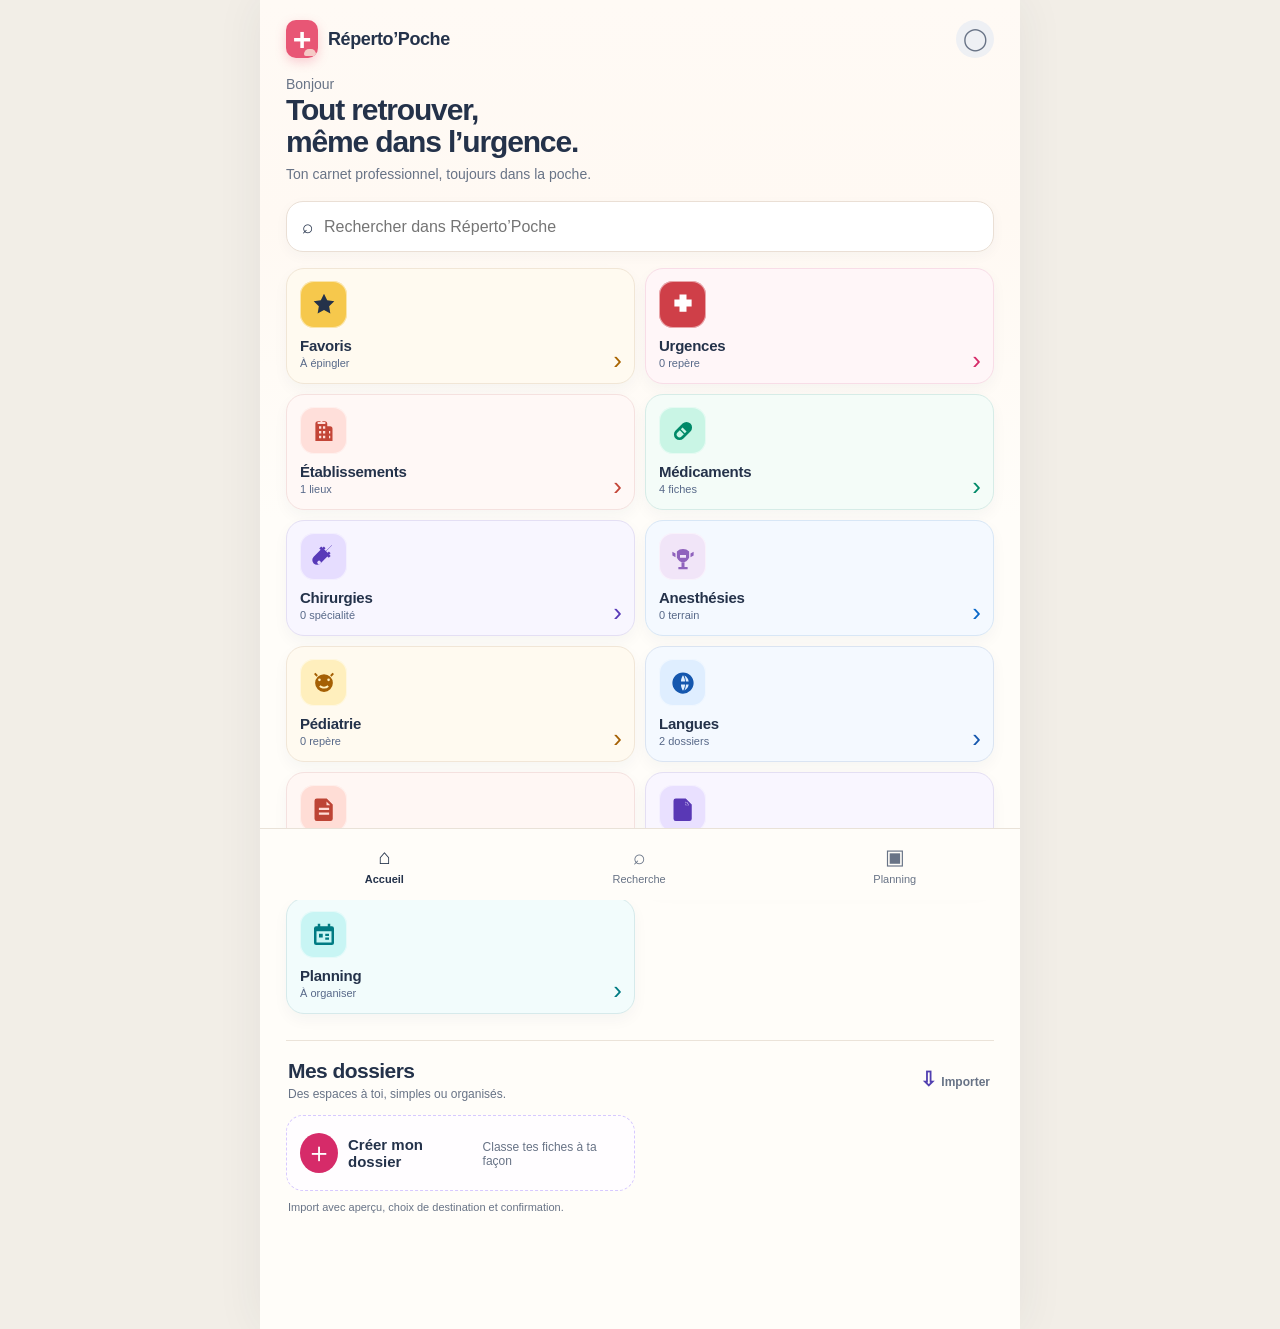
==== index.html @ c970eb26 "Add files via upload" ====
<!doctype html>
<html lang="fr">
<head>
  <meta charset="utf-8" />
  <meta http-equiv="Content-Security-Policy" content="default-src 'self'; script-src 'self'; style-src 'self' 'unsafe-inline'; img-src 'self' data: blob:; media-src 'self' blob: data:; font-src 'self' data:; connect-src 'self' blob: data:; object-src blob:; frame-src blob:; base-uri 'self'; form-action 'none'" />
  <meta name="referrer" content="no-referrer" />
  <meta name="viewport" content="width=device-width, initial-scale=1, viewport-fit=cover" />
  <meta name="theme-color" content="#24324A" />
  <meta name="apple-mobile-web-app-capable" content="yes" />
  <meta name="apple-mobile-web-app-status-bar-style" content="default" />
  <meta name="apple-mobile-web-app-title" content="Réperto’Poche" />
  <link rel="manifest" href="manifest.webmanifest?v=55.0" />
  <link rel="apple-touch-icon" href="apple-touch-icon.png?v=55.0" />
  <link rel="stylesheet" href="styles.css?v=55.0" />
  <title>Réperto’Poche</title>
</head>
<body>
  <main id="app" class="app-shell" aria-live="polite"></main>
  <div id="toast" class="toast" role="status"></div>
  <script src="app.js?v=55.0"></script>
</body>
</html>
---- styles.css ----
:root{--cream:#fff9f2;--navy:#24324a;--muted:#687386;--rasp:#e85675;--turq:#39b9b2;--lilac:#a889d8;--yellow:#f6c84c;--terra:#e77c5a;--sage:#9bbe9a;--line:#e9e2d8;--white:#fff;--shadow:0 10px 30px #24324a14}*{box-sizing:border-box}body{margin:0;background:var(--cream);color:var(--navy);font-family:-apple-system,BlinkMacSystemFont,"Avenir Next",Avenir,sans-serif;-webkit-font-smoothing:antialiased}button,input,textarea,select{font:inherit}button{cursor:pointer}.app-shell{max-width:680px;margin:0 auto;min-height:100vh;padding:calc(18px + env(safe-area-inset-top)) 18px calc(105px + env(safe-area-inset-bottom))}.top{display:flex;justify-content:space-between;align-items:center;margin-bottom:17px}.brand{display:flex;align-items:center;gap:10px;font-weight:800;font-size:19px;letter-spacing:-.4px}.logo{position:relative;width:32px;height:38px;background:var(--navy);border-radius:5px 8px 8px 5px;border-left:4px solid #f4eddf;box-shadow:inset -3px 0 #33435f}.logo:after{content:"";position:absolute;right:-5px;top:6px;width:9px;height:15px;border-radius:0 4px 4px 0;background:var(--sage)}.avatar{border:0;background:#f2e4b0;color:var(--navy);font-weight:700;width:38px;height:38px;border-radius:50%;font-size:14px}.eyebrow{color:var(--muted);font-size:14px;margin:0 0 2px}.headline{font-size:29px;letter-spacing:-1px;margin:0 0 6px;line-height:1.1}.sub{color:var(--muted);font-size:15px;margin:0 0 20px}.search{display:flex;gap:9px;align-items:center;background:white;border:1px solid var(--line);border-radius:15px;padding:13px 14px;box-shadow:0 3px 12px #24324a08;margin:0 0 17px}.search input{background:transparent;border:0;outline:0;width:100%;color:var(--navy);font-size:16px}.search span{font-size:19px}.grid{display:grid;grid-template-columns:1fr 1fr;gap:12px}.folder{border:1px solid #eee8e1;text-align:left;position:relative;display:flex;align-items:center;gap:14px;min-height:104px;padding:13px 38px 13px 13px;background:var(--white);border-radius:17px;box-shadow:0 7px 18px #24324a0c;overflow:hidden;color:var(--navy)}.folder:before{display:none}.folder .icon{display:grid;place-items:center;flex:0 0 62px;width:62px;height:62px;border-radius:15px;background:var(--icon-bg);color:var(--accent);margin:0}.folder .icon svg{width:39px;height:39px;fill:none;stroke:currentColor;stroke-width:2.2;stroke-linecap:round;stroke-linejoin:round}.folder-copy{min-width:0}.folder h2{font-size:17px;margin:0 0 4px;line-height:1.12}.folder p{margin:0;color:#586989;font-size:12px;line-height:1.25}.folder-chevron{position:absolute;right:15px;top:50%;transform:translateY(-52%);font-size:34px;font-weight:300;color:#596a93}.favorites{--accent:#a96400;--icon-bg:#fff0c3}.emergencies{--accent:#d3215c;--icon-bg:#ffd9e7}.est{--accent:#bf3f35;--icon-bg:#ffdcd5}.med{--accent:#008663;--icon-bg:#c9f5e5}.surgery{--accent:#5939bd;--icon-bg:#e5ddff}.anesthesia{--accent:#0966c7;--icon-bg:#d3ebff}.pediatrics{--accent:#a96400;--icon-bg:#fff0bd}.lang{--accent:#135bb6;--icon-bg:#dcedff}.docs{--accent:#bc4235;--icon-bg:#ffd9d1}.notes{--accent:#5939bd;--icon-bg:#e9e1ff}.plan{--accent:#00777f;--icon-bg:#c7f5f5}.section-head{display:flex;align-items:center;gap:13px;margin:2px 0 16px}.back{border:0;background:white;color:var(--navy);box-shadow:var(--shadow);border-radius:12px;width:42px;height:42px;font-size:24px}.section-head h1{font-size:27px;letter-spacing:-.8px;margin:0}.section-head p{margin:2px 0 0;color:var(--muted);font-size:14px}.helper{font-size:13px;line-height:1.35;color:var(--muted);margin:-4px 2px 15px}.filter{border:1px solid #f4b6c5;background:#fff4f6;color:#a12645;border-radius:99px;padding:9px 13px;font-size:14px;font-weight:650;margin:-4px 0 16px}.list{display:grid;gap:11px}.item,.contact-card{border:0;background:white;width:100%;padding:14px;text-align:left;border-radius:17px;box-shadow:var(--shadow);display:flex;align-items:center;gap:13px;color:var(--navy)}.item-icon{width:43px;height:43px;flex:0 0 43px;display:grid;place-items:center;border-radius:14px;font-size:20px}.med-icon{background:#fff0f3;color:#c43a5c}.est-icon{background:#e8f8f6;color:#198a84}.item-main{min-width:0;flex:1}.item h2,.contact-card h2{font-size:17px;margin:0 0 4px}.item p,.contact-card p{font-size:13px;color:var(--muted);margin:0;line-height:1.35}.paperclip{font-size:12px;color:#47774b;background:#edf6ec;padding:5px 7px;border-radius:8px;white-space:nowrap}.chev{font-size:19px;color:#9ca5b3}.detail-card{background:#fff;border-radius:19px;box-shadow:var(--shadow);padding:18px;margin-bottom:13px}.detail-card h2{margin:0 0 9px;font-size:19px}.detail-card p{color:#49566b;font-size:15px;line-height:1.45;margin:0}.multiline{white-space:pre-wrap;overflow-wrap:anywhere}.tag{display:inline-block;padding:6px 9px;border-radius:9px;font-size:13px;font-weight:650;margin:0 4px 12px 0}.med-tag{background:#fff0f3;color:#a12645}.soft-tag{background:#edf6ec;color:#47774b}.place-summary{display:flex;gap:12px;align-items:flex-start;background:#eaf9f7;border:1px solid #c8ece8;padding:15px;border-radius:18px;margin-bottom:18px}.place-summary strong{font-size:16px}.place-summary p{font-size:14px;color:#496e6a;line-height:1.35;margin:4px 0 0}.subsection-head{display:flex;align-items:center;justify-content:space-between;margin:10px 1px 11px}.subsection-head h2{font-size:20px;margin:0}.subsection-head p{font-size:13px;color:var(--muted);margin:3px 0 0}.small-add{border:0;width:37px;height:37px;border-radius:12px;background:var(--navy);color:white;font-size:25px;line-height:1}.contacts{gap:9px}.contact-card{padding:13px}.contact-letter{width:35px;height:35px;border-radius:11px;display:grid;place-items:center;flex:0 0 35px;background:#e8f8f6;color:#198a84;font-weight:800}.mini-edit{border:0;background:#f2f0eb;color:var(--navy);width:32px;height:32px;border-radius:10px}.primary{width:100%;border:0;border-radius:13px;background:var(--navy);color:white;padding:14px;margin-top:10px;font:700 16px inherit}.secondary{margin-top:16px;background:#fff;border:1px solid var(--navy);color:var(--navy)}.planning-card{background:white;border-radius:21px;box-shadow:var(--shadow);padding:14px;margin-bottom:13px}.calendar-head{display:flex;align-items:center;justify-content:space-between;margin-bottom:12px}.calendar-head h2{font-size:18px;margin:0;text-transform:capitalize}.month-nav{border:0;background:#f5f0e8;color:var(--navy);font-size:25px;width:34px;height:34px;border-radius:11px;line-height:1}.weekdays,.calendar-grid{display:grid;grid-template-columns:repeat(7,1fr);gap:4px}.weekdays{margin-bottom:5px}.weekdays span{text-align:center;color:var(--muted);font-size:11px;font-weight:700}.day{position:relative;min-height:42px;border:0;border-radius:10px;background:transparent;color:var(--navy);padding:5px 2px 3px;display:flex;justify-content:center;align-items:flex-start;gap:2px}.day b{font-size:13px}.day:hover,.day:focus{background:#f4eee4}.empty-day{min-height:42px}.day.has-event{background:#f3fbfa}.dot{width:6px;height:6px;border-radius:50%;display:inline-block;margin-top:20px}.dot.work,.event-type.work{background:var(--turq)}.dot.leave,.event-type.leave{background:var(--rasp)}.dot.personal,.event-type.personal{background:var(--lilac)}.legend{display:flex;gap:11px;flex-wrap:wrap;margin:3px 2px 19px}.legend span{font-size:12px;color:var(--muted);display:flex;align-items:center;gap:5px}.legend .dot{margin:0;width:8px;height:8px}.event-date{width:42px;height:45px;border-radius:12px;background:#f4eee4;display:grid;place-items:center;line-height:1;padding:6px;flex:0 0 42px}.event-date b{font-size:16px}.event-date small{font-size:9px;color:var(--muted);font-weight:700}.event-type{width:9px;height:34px;border-radius:99px;flex:0 0 9px}.time-fields{display:grid;grid-template-columns:1fr 1fr;gap:10px}.fab{position:fixed;z-index:4;right:max(20px,calc((100vw - 680px)/2 + 20px));bottom:82px;border:0;background:var(--navy);color:white;width:54px;height:54px;border-radius:50%;font-size:31px;line-height:1;box-shadow:0 8px 18px #24324a55}.nav{position:fixed;z-index:3;bottom:0;left:0;right:0;margin:auto;max-width:680px;background:#fffdf9;border-top:1px solid var(--line);height:calc(72px + env(safe-area-inset-bottom));padding-bottom:env(safe-area-inset-bottom);display:flex;align-items:center;justify-content:space-around}.nav button{border:0;background:transparent;color:var(--muted);font-size:11px;display:grid;justify-items:center;gap:4px;min-width:53px}.nav button span{font-size:21px}.nav button.active{color:var(--navy);font-weight:750}.modal{position:fixed;inset:0;background:#24324a5c;z-index:10;padding:18px;display:grid;align-items:end}.sheet{background:var(--cream);border-radius:24px 24px 0 0;padding:20px;max-height:86vh;overflow:auto}.sheet-top{display:flex;justify-content:space-between;align-items:center}.close{border:0;background:white;border-radius:50%;width:34px;height:34px;font-size:20px}.sheet h2{margin:3px 0 16px;font-size:24px}.field{display:grid;gap:6px;margin:11px 0}.field label{font-weight:700;font-size:14px}.field input,.field textarea,.field select{border:1px solid var(--line);background:#fff;border-radius:12px;padding:12px;font:inherit;color:var(--navy);min-width:0}.field textarea{min-height:80px;resize:vertical}.menu-modal{align-items:end}.quick-sheet{padding-bottom:calc(20px + env(safe-area-inset-bottom))}.add-choice{width:100%;border:0;background:#fff;border-radius:15px;box-shadow:0 4px 14px #24324a0d;margin:9px 0;padding:13px;display:flex;align-items:center;gap:12px;text-align:left;color:var(--navy)}.add-choice>span:last-child{display:grid;gap:3px}.add-choice small{font-size:13px;color:var(--muted)}.danger-choice{color:#a12645;background:#fff0f3}.holdable{outline:none;-webkit-touch-callout:none;user-select:none}.holdable:focus-visible{outline:3px solid var(--turq);outline-offset:3px}.resource-folder{width:100%;position:relative}.resource-folder>.holdable{width:100%;border:0;background:transparent;text-align:left;color:var(--navy);position:relative;padding:0 52px 0 0;cursor:pointer}.resource-folder .chev{position:absolute;right:18px;top:50%;transform:translateY(-50%)}.resource-folder>.holdable:active{transform:scale(.99)}.plan-badge,.est-badge,.med-badge{width:42px;height:42px;border-radius:13px;display:grid;place-items:center;font-size:20px}.plan-badge{background:#edf6ec;color:#47774b}.est-badge{background:#e8f8f6;color:#198a84}.med-badge{background:#fff0f3;color:#c43a5c}.search-results>h2{font-size:18px;margin:20px 0 9px}.empty{color:var(--muted);text-align:center;padding:35px 15px}.toast{position:fixed;z-index:20;left:50%;transform:translateX(-50%);bottom:96px;opacity:0;pointer-events:none;background:var(--navy);color:white;padding:11px 14px;border-radius:12px;transition:.2s;box-shadow:var(--shadow);white-space:nowrap}.toast.show{opacity:1}.day-dots{display:flex;gap:2px;position:absolute;bottom:5px;left:50%;transform:translateX(-50%)}.day .dot{margin:0;width:5px;height:5px}.day.today b{display:grid;place-items:center;background:var(--navy);color:#fff;border-radius:50%;width:22px;height:22px;margin-top:-2px}.day.selected{background:#dff4f1;box-shadow:inset 0 0 0 2px var(--turq)}.today-button{display:block;border:0;background:#edf6ec;color:#47774b;font-weight:750;border-radius:10px;padding:8px 12px;margin:12px auto 0}.day-agenda{border-top:1px solid var(--line);padding-top:4px}.planning-summary{display:flex;align-items:center;gap:12px;background:#edf6ec;border:1px solid #d4ead2;border-radius:17px;padding:13px 14px;margin:17px 0}.planning-summary .summary-icon{display:grid;place-items:center;width:38px;height:38px;background:#d9edd7;color:#47774b;border-radius:12px;font-size:21px}.planning-summary strong{font-size:15px}.planning-summary p{margin:3px 0 0;color:#547052;font-size:13px}.event-range{display:block;margin-top:4px;color:#687386;font-size:11px;font-weight:700}.date-fields{display:grid;grid-template-columns:1fr 1fr;gap:10px}.sheet-intro{background:#edf6ec;color:#47774b;padding:10px 12px;border-radius:12px;font-size:13px;line-height:1.35;margin:0 0 13px}@media(min-width:760px){body{background:#f2eee7}.app-shell{background:var(--cream);box-shadow:0 0 45px #24324a12}.grid{grid-template-columns:repeat(3,1fr)}.folder{min-height:155px}}@media(min-width:1000px){.app-shell{max-width:1000px;padding-left:38px;padding-right:38px}.nav{max-width:1000px}.grid{grid-template-columns:repeat(3,1fr)}.list{grid-template-columns:repeat(2,1fr)}.contacts,.event-list{grid-template-columns:1fr}.fab{right:max(28px,calc((100vw - 1000px)/2 + 28px))}}
.backup-card{display:flex;gap:13px;align-items:flex-start;background:#edf6ec;border:1px solid #cfe6cd}.backup-card h2{font-size:18px;margin:0 0 6px}.backup-card p{margin:0}.backup-icon,.backup-action-icon{display:grid;place-items:center;flex:0 0 auto;font-weight:800}.backup-icon{width:42px;height:42px;border-radius:14px;background:#d5ecd1;color:#47774b;font-size:22px}.backup-actions{display:grid;gap:11px;margin-top:15px}.backup-action{width:100%;border:0;border-radius:17px;background:#fff;color:var(--navy);box-shadow:var(--shadow);padding:15px;text-align:left;display:flex;align-items:center;gap:13px}.backup-action.restore{background:#fffaf0}.backup-action-icon{width:40px;height:40px;border-radius:13px;background:#e7f4e5;color:#47774b;font-size:23px}.backup-action.restore .backup-action-icon{background:#fff0d1;color:#a06b00}.backup-action strong,.backup-action small{display:block}.backup-action strong{font-size:16px;margin-bottom:3px}.backup-action small{font-size:13px;color:var(--muted);line-height:1.35}.backup-note{margin-top:16px}
.surgery-icon{background:#fff0e9;color:#bf5738}.surgery-list{margin-top:4px}.legacy-surgery{width:100%;border:1px solid #f1d8cf;background:#fffaf7;color:var(--navy);border-radius:17px;padding:14px;margin-top:15px;text-align:left;display:flex;align-items:center;gap:12px}.legacy-surgery>span:first-child{display:grid;place-items:center;width:38px;height:38px;border-radius:12px;background:#fff0e9;color:#bf5738;font-size:18px}.legacy-surgery>span:nth-child(2){display:grid;gap:3px;flex:1}.legacy-surgery strong{font-size:15px}.legacy-surgery small{color:var(--muted);font-size:13px}


/* Les fiches se consultent au doigt : pas de sélection/copier accidentel sur iPhone. */
body,.app-shell,.modal,.nav,button,[role="button"]{-webkit-user-select:none;user-select:none;-webkit-touch-callout:none}
input,textarea,select{-webkit-user-select:text;user-select:text;-webkit-touch-callout:default}
[data-hold]{-webkit-touch-callout:none;touch-action:manipulation}


/* Pièces jointes : lien explicite, ouvrable dans le lecteur iPhone plutôt qu'en téléchargement forcé. */
.attachment-link{display:flex;align-items:center;justify-content:center;text-decoration:none;margin-top:12px;min-height:48px;-webkit-touch-callout:default;touch-action:manipulation}
.attachment-name{margin:8px 2px 0!important;color:var(--muted)!important;font-size:12px!important;line-height:1.3;overflow-wrap:anywhere}


/* Ressources d’un établissement : cartes ouvrables et tags facultatifs. */
.tag-filters{display:flex;gap:8px;overflow-x:auto;padding:1px 1px 12px;margin:-2px 0 1px;-webkit-overflow-scrolling:touch}.tag-filter{border:1px solid #d7e9e7;background:#fff;color:#496e6a;border-radius:999px;padding:8px 11px;font-size:13px;font-weight:700;white-space:nowrap}.tag-filter.selected{background:var(--navy);border-color:var(--navy);color:#fff}.place-resources{margin-bottom:18px}.place-resource-card{display:flex;align-items:center;gap:12px;background:#fff;color:var(--navy);text-decoration:none;border-radius:17px;padding:12px;box-shadow:var(--shadow)}.place-resource-card:active{transform:scale(.99)}.resource-preview{width:45px;height:45px;flex:0 0 45px;display:grid;place-items:center;border-radius:13px;background:#edf6ec;color:#47774b;font-size:23px;font-weight:800}.resource-preview.photo-preview{background:#fff1d8;color:#b36a21}.resource-main{min-width:0;display:grid;gap:3px;flex:1}.resource-main strong{font-size:16px;overflow-wrap:anywhere}.resource-main small{color:var(--muted);font-size:12px}.resource-tags{display:flex;gap:4px;flex-wrap:wrap;margin-top:2px}.resource-tag,.contact-role{display:inline-flex;width:max-content;align-items:center;border-radius:8px;padding:4px 7px;font-size:11px;font-weight:750;background:#eaf9f7;color:#237c75}.resource-tag{background:#fff0d1;color:#9a6300}.tag-picker{display:flex;flex-wrap:wrap;gap:8px}.tag-choice{position:relative}.tag-choice input{position:absolute;opacity:0;pointer-events:none}.tag-choice span{display:block;border:1px solid #d7e9e7;background:#fff;border-radius:999px;padding:8px 10px;font-size:13px;font-weight:650;color:#496e6a}.tag-choice input:checked+span{background:#eaf9f7;border-color:var(--turq);color:#14756f}.field-help{font-size:12px;line-height:1.35;color:var(--muted)}.contact-note{margin-top:4px!important}.contact-card .contact-role{margin-top:5px}

/* Identité v26 : croix médicale framboise, détails sobres et actions très visibles. */
.logo{background:var(--rasp);border:0;border-radius:10px;box-shadow:0 4px 11px #e8567544;overflow:hidden}
.logo:before{content:'+';position:absolute;inset:0;display:grid;place-items:center;color:#fff;font-size:32px;font-style:normal;font-weight:800;line-height:1;z-index:1}
.logo:after{right:2px;top:auto;bottom:2px;width:12px;height:7px;background:#f7d8d0;border-radius:8px 8px 3px 3px;opacity:.9}
.fab,.small-add{background:var(--rasp)}
.fab{box-shadow:0 8px 18px #e8567560}
.surgery-icon{background:#fff0ec;color:var(--terra)}
.surgery-intervention-item{padding:16px 15px}
.surgery-intervention-item .item-main h2{margin:0}
.surgery-general-list .detail-card{margin-bottom:0}
.surgery-interventions-head{margin-top:23px}

/* Anesthésies v27 : même structure que Chirurgies, terrain du patient en premier. */
.anesthesia:before{background:#f4eafa}.anesthesia .icon{background:#f1e5f8;color:#8f62bd}.anesthesia-icon{background:#f5ecfa;color:#8f62bd}.anesthesia-fiche-item{padding:16px 15px}.anesthesia-fiche-item .item-main h2{margin:0}.anesthesia-general-list .detail-card{margin-bottom:0}.anesthesia-fiches-head{margin-top:23px}

/* v28 — accès explicite aux repères de chirurgie précédents. */
.legacy-block{margin-top:10px}.legacy-clear{display:block;width:calc(100% - 12px);margin:8px 6px 0;border:1px solid #edb7bb;border-radius:12px;padding:12px 14px;background:#fff7f6;color:#a23d48;font:700 13px/1.2 inherit;text-align:left}.legacy-clear-page{width:100%;margin:16px 0}.legacy-entry{display:flex;gap:12px;align-items:flex-start}.legacy-entry>div{flex:1;min-width:0}.inline-delete{flex:0 0 auto;border:1px solid #edb7bb;background:#fff7f6;color:#a23d48;border-radius:10px;padding:9px 10px;font:700 12px/1 inherit}

/* v29 — aperçu des contenus dans les listes de dossiers. */
.folder-preview{color:var(--muted)!important;font-size:13px!important;font-weight:700;margin:0 0 5px!important}.folder-intro{font-size:13px!important;line-height:1.35!important;margin:0!important;display:-webkit-box;-webkit-line-clamp:2;-webkit-box-orient:vertical;overflow:hidden}


/* v32 — Médicaments : classement automatique par classe renseignée. */
.med-class-help{margin:-4px 0 12px}.med-class-filters{display:flex;gap:8px;overflow-x:auto;padding:2px 1px 13px;margin:0 -1px;-webkit-overflow-scrolling:touch}.med-class-filter{display:inline-flex;align-items:center;gap:7px;white-space:nowrap;border:1px solid #f0d2d9;background:#fff;color:#94344a;border-radius:999px;padding:8px 11px;font-size:13px;font-weight:750}.med-class-filter span{display:inline-grid;place-items:center;min-width:19px;height:19px;padding:0 5px;border-radius:99px;background:#fce9ee;color:#a83750;font-size:11px}.med-class-filter.selected{background:var(--rasp);border-color:var(--rasp);color:#fff}.med-class-filter.selected span{background:#ffffff33;color:#fff}.med-class-list{display:grid;gap:17px}.med-class-group{display:grid;gap:8px}.med-class-group>h2{font-size:17px;margin:0;letter-spacing:-.2px}.med-class-group>p{margin:-5px 0 0;color:var(--muted);font-size:12px;font-weight:650}.med-class-group .list{margin:0}


/* Rémunération — v33 */
.remuneration-card{display:flex;align-items:center;justify-content:space-between;gap:12px;margin:14px 0 18px;padding:15px;border:1px solid #e9d5cd;border-radius:18px;background:#fff6f0;box-shadow:0 5px 16px rgba(36,50,74,.05)}
.remuneration-main{display:flex;align-items:flex-start;gap:11px;min-width:0}.remuneration-main h2{margin:0 0 3px;font-size:15px;color:#24324A}.remuneration-main p{margin:0;color:#8e3d55;font-weight:800;font-size:13px}.remuneration-main small{display:block;margin-top:4px;color:#667085;font-size:11px;line-height:1.35}.pay-card-icon{display:grid;place-items:center;flex:0 0 32px;width:32px;height:32px;border-radius:11px;background:#d75976;color:#fff;font-weight:900;font-size:18px}.secondary-button{border:1px solid #d75976;background:#fff;color:#a73555;border-radius:12px;padding:8px 10px;font-weight:800;font-size:12px;white-space:nowrap}.remuneration-fields{margin:16px 0;padding:13px;border:1px solid #ead8cf;border-radius:15px;background:#fff8f4}.remuneration-fields legend{padding:0 6px;font-weight:800;color:#24324A}.remuneration-fields legend small{font-weight:500;color:#667085}.check-line{display:flex;gap:9px;align-items:flex-start;margin:13px 0 2px;color:#24324A;font-size:13px;line-height:1.35}.check-line input{width:18px;height:18px;accent-color:#d75976}.event-pay{display:block;margin-top:4px;color:#a73555;font-size:11px;font-weight:800}.planning-summary .summary-icon{font-weight:900;color:#d75976}

/* Accès direct à la modification d'une garde — v34 */
.event-wrap{position:relative}.event-wrap .event-item{padding-right:92px}.event-edit{position:absolute;right:31px;top:50%;transform:translateY(-50%);border:1px solid #d75976;border-radius:10px;background:#fff;color:#a73555;padding:7px 8px;font:800 11px/1 system-ui,sans-serif}.event-edit:active{background:#fff1f4}


/* v37 — Profil local, sans compte. */
.avatar.neutral{background:#eef0f4;color:#687386;font-size:22px;font-weight:500}.avatar.has-name{background:#f2e4b0;color:var(--navy)}
.profile-identity{display:flex;align-items:center;gap:14px;margin:4px 0 16px;padding:16px;background:#fff;border:1px solid var(--line);border-radius:18px;box-shadow:var(--shadow)}.profile-avatar{display:grid;place-items:center;width:58px;height:58px;flex:0 0 58px;border-radius:50%;background:#f2e4b0;color:var(--navy);font-size:23px;font-weight:800}.profile-avatar.neutral{background:#eef0f4;color:#687386;font-size:30px;font-weight:500}.profile-identity h2,.profile-data h2,.profile-help h2{margin:0 0 4px;font-size:18px}.profile-identity p{margin:0;color:var(--muted);font-size:13px;line-height:1.35}.profile-form{display:grid;gap:10px;margin-bottom:23px}.profile-form .field{display:grid;gap:7px;color:var(--navy);font-weight:750;font-size:14px}.profile-form input{width:100%;border:1px solid var(--line);border-radius:14px;background:#fff;color:var(--navy);padding:13px 14px;outline:none;font-size:16px}.profile-form input:focus{border-color:var(--rasp);box-shadow:0 0 0 3px #e8567522}.profile-save{border:0;border-radius:14px;background:var(--rasp);color:#fff;min-height:48px;font-weight:800;font-size:16px;box-shadow:0 8px 18px #e8567540}.profile-data{margin-top:2px}.profile-local-note{display:flex;gap:10px;align-items:flex-start;margin:9px 0 13px;padding:13px;background:#eef6fb;border:1px solid #d6e7f1;border-radius:15px}.profile-local-note>span{display:grid;place-items:center;width:28px;height:28px;flex:0 0 28px;border-radius:9px;background:#dceefa;color:#3f7193;font-size:19px;font-weight:800}.profile-local-note p{margin:0;color:#49606f;font-size:13px;line-height:1.38}.profile-local-note strong{color:var(--navy)}.profile-help{margin:24px 0 0;padding:15px 2px;color:var(--muted)}.profile-help p{margin:0 0 4px;font-size:14px}.profile-help small{font-size:12px}

/* v43 — favoris */
.folder.favorites{background:linear-gradient(135deg,#fff0b6,#fff8dc)}.folder.favorites .icon{background:#f6c84c;color:#24324a}.folder.emergencies{background:linear-gradient(135deg,#ffe3e6,#fff3f3)}.folder.emergencies .icon{background:#cf3f48;color:#fff}.detail-actions{display:flex;align-items:center;gap:8px;margin:-4px 0 10px}.favorite-toggle{border:1px solid #eadcaa;background:#fff9e9;color:#b28200;width:38px;height:34px;border-radius:11px;font-size:20px;line-height:1}.favorite-toggle.active{background:#fff0b6;border-color:#e5bd39}.favorites-list .item{position:relative}.attachment-name{overflow-wrap:anywhere}

.card-title-row{display:flex;align-items:flex-start;justify-content:space-between;gap:8px}.card-title-row h2{margin:0}.resource-card-wrap{position:relative;display:flex;align-items:center;gap:8px}.resource-card-wrap .place-resource-card{flex:1}.contact-card{position:relative}.contact-card>.favorite-toggle{position:absolute;right:10px;top:10px;z-index:2}.resource-card-wrap>.favorite-toggle{flex:0 0 38px}


/* v44 — Compteur de rémunération en direct */
.live-pay-card{margin:12px 0 14px;padding:16px;border:1px solid #efcbd5;border-radius:19px;background:linear-gradient(135deg,#fff6f0 0%,#fff9e9 100%);box-shadow:0 8px 19px rgba(167,53,85,.08)}
.live-pay-top{display:flex;align-items:center;gap:9px}.live-pay-top>div{min-width:0;flex:1}.live-pay-top p{margin:0 0 2px;color:#a73555;font-size:12px;font-weight:850;text-transform:uppercase;letter-spacing:.04em}.live-pay-top h2{margin:0;color:#24324a;font-size:17px;line-height:1.2}.live-pay-top small{display:block;overflow:hidden;margin-top:3px;color:#667085;font-size:12px;text-overflow:ellipsis;white-space:nowrap}.live-pay-pulse{width:9px;height:9px;border-radius:50%;background:#42ae8a;box-shadow:0 0 0 5px #42ae8a22;animation:livePulse 1.8s ease-in-out infinite}.live-pay-icon{display:grid;place-items:center;width:37px;height:37px;border-radius:13px;background:#d75976;color:#fff;font-size:20px;font-weight:900}.live-pay-amount{display:flex;align-items:baseline;justify-content:space-between;gap:8px;margin:16px 0 10px}.live-pay-amount span{color:#667085;font-size:13px;font-weight:750}.live-pay-amount strong{color:#a73555;font-size:27px;letter-spacing:-.04em}.live-pay-progress{height:8px;overflow:hidden;border-radius:999px;background:#eddde0}.live-pay-progress i{display:block;height:100%;border-radius:inherit;background:linear-gradient(90deg,#e85675,#d99158);transition:width .5s ease}.live-pay-footer{display:flex;justify-content:space-between;gap:9px;margin-top:10px;color:#667085;font-size:11px;line-height:1.3}.live-pay-footer strong{color:#47774b;font-size:12px;text-align:right}.live-pay-note{margin:9px 0 0;color:#8b6f6a;font-size:11px;line-height:1.3}@keyframes livePulse{50%{box-shadow:0 0 0 8px #42ae8a11}}


/* v45 — travail effectué, versements attendus et fiche de versement */
.planning-summary{position:relative}.planning-pay-link{margin-left:auto;border:1px solid #8bb38b;background:#fff;color:#47774b;border-radius:11px;padding:8px 9px;font-size:11px;font-weight:800}.remuneration-month{display:flex;align-items:center;justify-content:space-between;margin:2px 0 14px;padding:8px 4px}.remuneration-month strong{text-transform:capitalize;font-size:15px}.pay-tabs{display:grid;grid-template-columns:1fr 1fr;margin:0 0 15px;padding:4px;background:#eee8e2;border-radius:14px}.pay-tabs button{border:0;border-radius:10px;background:transparent;color:#687386;padding:10px 6px;font-weight:800;font-size:12px}.pay-tabs button.active{background:#fff;color:#a73555;box-shadow:0 2px 6px #24324a15}.pay-hero{padding:18px;margin:0 0 16px;border-radius:20px;background:linear-gradient(135deg,#fff1f4,#fff9e9);border:1px solid #efced5}.pay-hero p{margin:0 0 3px;color:#8e3d55;font-weight:750;font-size:13px}.pay-hero strong{display:block;color:#a73555;font-size:30px;letter-spacing:-.045em}.pay-hero small{display:block;margin-top:6px;color:#697483;font-size:12px}.pay-hero.payment-total{background:linear-gradient(135deg,#edf6ec,#f7fbf4);border-color:#d4ead2}.pay-hero.payment-total p,.pay-hero.payment-total strong{color:#47774b}.pay-section{margin:20px 0}.pay-section-head{margin:0 2px 8px}.pay-section-head h2{margin:0;color:#24324a;font-size:17px}.pay-section-head p{margin:3px 0 0;color:#687386;font-size:12px}.payment-row{position:relative;display:flex;align-items:center;width:100%;gap:10px;margin:8px 0;padding:13px 34px 13px 12px;border:1px solid #e5ded5;border-radius:16px;background:#fff;text-align:left;box-shadow:0 3px 10px #24324a08}.payment-row:active{background:#fff8f2}.payment-row-icon{display:grid;place-items:center;flex:0 0 33px;width:33px;height:33px;border-radius:11px;background:#f7dbe2;color:#a73555;font-size:18px;font-weight:900}.payment-row-icon.work{background:#edf1fa;color:#465b82}.payment-row-main{display:block;min-width:0;flex:1}.payment-row-main strong{display:block;overflow:hidden;color:#24324a;font-size:14px;text-overflow:ellipsis;white-space:nowrap}.payment-row-main small{display:block;overflow:hidden;margin-top:3px;color:#687386;font-size:11px;text-overflow:ellipsis;white-space:nowrap}.payment-row-main .payment-date{color:#8a6d68}.payment-row-end{display:grid;gap:4px;justify-items:end}.payment-row-end>b{color:#24324a;font-size:13px;white-space:nowrap}.payment-status{display:inline-block;border-radius:999px;padding:3px 6px;font-style:normal;font-size:9px;font-weight:850;white-space:nowrap}.payment-status.to-confirm{background:#fff0cf;color:#986f00}.payment-status.expected{background:#e2f1e0;color:#47774b}.payment-status.received{background:#e2edf8;color:#3f7193}.payment-row>.chev{position:absolute;right:11px;top:50%;transform:translateY(-50%);color:#8c96a4}.confirm-section{padding-top:2px}.pay-footnote{margin:20px 3px 6px;color:#8b7670;font-size:11px;line-height:1.35}.payment-sheet-summary{padding:13px;margin:0 0 13px;border:1px solid #e9d5cd;border-radius:15px;background:#fff6f0}.payment-sheet-summary strong{color:#24324a;font-size:16px}.payment-sheet-summary p{margin:3px 0;color:#667085;font-size:12px}.payment-sheet-summary small{color:#8e3d55;font-size:12px}.payment-comparison{padding:12px;margin:4px 0 13px;border:1px solid #eadfce;border-radius:14px;background:#fffdfa}.payment-comparison h3{margin:0 0 7px;color:#24324a;font-size:14px}.payment-comparison p{display:flex;justify-content:space-between;gap:8px;margin:5px 0;color:#687386;font-size:12px}.payment-comparison p b{color:#24324a}.payment-comparison .difference{padding-top:7px;margin-top:7px;border-top:1px solid #eadfce}.payment-comparison .difference b{color:#a73555}


/* v46 — règle Intérim 12 */
.payment-row-icon.interim{background:#e3edf8;color:#395f89;font-size:12px;letter-spacing:-.04em}.interim-rule-banner{display:flex;gap:11px;align-items:center;margin:-4px 0 17px;padding:12px;border:1px solid #d5e3f1;border-radius:16px;background:#f3f8fd}.interim-rule-banner>span{display:grid;place-items:center;flex:0 0 37px;width:37px;height:37px;border-radius:12px;background:#456d99;color:#fff;font-size:14px;font-weight:900}.interim-rule-banner strong{display:block;color:#274866;font-size:13px}.interim-rule-banner p{margin:3px 0 0;color:#5e7184;font-size:11px;line-height:1.35}.interim-rule-chip{display:inline-block;margin-bottom:7px;padding:4px 7px;border-radius:999px;background:#e3edf8;color:#395f89;font-size:10px;font-weight:850}.interim-sheet{background:#f4f8fc;border-color:#d4e3f1}.interim-mission-list{padding:11px 12px;margin:2px 0 13px;border:1px solid #e3e6ea;border-radius:14px;background:#fff}.interim-mission-list h3{margin:0 0 7px;color:#24324a;font-size:13px}.interim-mission-list ul{padding:0;margin:0;list-style:none}.interim-mission-list li{display:flex;justify-content:space-between;gap:8px;padding:7px 0;border-top:1px solid #eee8e2;color:#647080;font-size:11px;line-height:1.3}.interim-mission-list li:first-child{border-top:0}.interim-mission-list li b{flex:0 0 auto;color:#24324a;font-size:12px}.interim-group-row{border-color:#d7e4f0}


/* v47 — Planning enrichi */
.planning-mode{display:flex;gap:7px;margin:14px 0 9px}.planning-mode button{border:1px solid #e2dcd3;border-radius:11px;background:#fff;color:#516075;padding:8px 10px;font-size:11px;font-weight:800}.planning-mode button.active{border-color:#a73555;background:#a73555;color:#fff}.planning-mode button:last-child{margin-left:auto;border-color:#d2dfd0;color:#47774b}.planning-search{display:flex;align-items:center;gap:7px;padding:0 11px;margin:0 0 9px;border:1px solid #e3dcd3;border-radius:12px;background:#fff;color:#8c96a4}.planning-search input{width:100%;border:0;outline:0;background:transparent;padding:10px 0;color:#24324a;font:inherit;font-size:12px}.planning-filters{display:flex;gap:7px;overflow-x:auto;padding:1px 1px 8px;margin:0 -2px;scrollbar-width:none}.planning-filters::-webkit-scrollbar{display:none}.planning-filters button{flex:0 0 auto;border:1px solid #e2dcd3;border-radius:999px;background:#fff;color:#657184;padding:7px 10px;font-size:11px;font-weight:750}.planning-filters button.active{border-color:#f0cbd5;background:#fff1f4;color:#a73555}.planning-counters{display:grid;grid-template-columns:repeat(3,1fr);gap:8px;margin:13px 0}.planning-counters>div{position:relative;overflow:hidden;padding:10px 9px 8px;border:1px solid #e4ddd4;border-radius:14px;background:#fff}.planning-counters span{display:block;color:#707b8a;font-size:10px;font-weight:750}.planning-counters strong{display:block;margin:4px 0 7px;color:#24324a;font-size:17px;letter-spacing:-.03em}.planning-counters small{font-size:9px;letter-spacing:0}.planning-counters i{display:block;height:4px;border-radius:99px;background:#a73555}.planning-counters i.interim{background:#456d99}.planning-counters i.free{background:#79a77a}.planning-warning{display:flex;gap:9px;align-items:flex-start;padding:11px;margin:3px 0 12px;border:1px solid #f0d6aa;border-radius:14px;background:#fff8e9}.planning-warning>span{display:grid;place-items:center;flex:0 0 24px;width:24px;height:24px;border-radius:50%;background:#d88b20;color:#fff;font-weight:900}.planning-warning strong{display:block;color:#6d511a;font-size:12px}.planning-warning p{margin:3px 0 0;color:#806b42;font-size:10px;line-height:1.35}.event-actions{display:flex;gap:6px;padding:5px 7px 0}.event-copy{border:0;border-radius:8px;background:#edf1fa;color:#465b82;padding:6px 8px;font-size:10px;font-weight:800}.week-view{margin:10px 0 16px}.week-header{display:flex;align-items:center;justify-content:space-between;padding:7px 1px}.week-header>div{text-align:center}.week-header strong,.week-header small{display:block;color:#24324a;font-size:13px}.week-header small{margin-top:2px;color:#758092;font-size:10px}.week-days{display:grid;grid-template-columns:repeat(7,minmax(105px,1fr));gap:8px;overflow-x:auto;padding-bottom:5px;scroll-snap-type:x proximity}.week-day{min-height:180px;padding:9px;border:1px solid #e5ded5;border-radius:14px;background:#fff;scroll-snap-align:start}.week-day.today{border-color:#df9cb0;background:#fffafb}.week-day header{display:flex;flex-direction:column;gap:2px;margin-bottom:8px;color:#24324a;font-weight:850;font-size:11px;text-transform:capitalize}.week-day header b{color:#a73555;font-size:9px}.week-event{display:block;width:100%;margin:5px 0;padding:7px;border:0;border-left:3px solid #a73555;border-radius:7px;background:#fff2f5;text-align:left;color:#4e3340}.week-event.leave{border-color:#7e8a9f;background:#f1f3f6}.week-event.personal{border-color:#c08048;background:#fff5e9}.week-event b,.week-event span,.week-event small{display:block}.week-event b{font-size:10px}.week-event span{overflow:hidden;margin-top:2px;font-size:11px;text-overflow:ellipsis;white-space:nowrap}.week-event small{overflow:hidden;margin-top:2px;color:#7b7881;font-size:9px;text-overflow:ellipsis;white-space:nowrap}.week-free{margin:16px 0;color:#8aa18b;font-size:11px;font-weight:750;text-align:center}.availability-list{display:grid;grid-template-columns:1fr 1fr;gap:8px;margin:5px 0 15px}.availability-choice{display:flex;gap:7px;align-items:center;padding:9px;border:1px solid #d9e6d7;border-radius:10px;background:#f5faf4;color:#47774b;font-size:11px;font-weight:750}.availability-choice input{accent-color:#5a9460}

.global-plan-results{margin:12px 0 2px}.global-plan-results .subsection-head{margin-bottom:7px}

/* v47.2 — fermeture fiable des fenêtres sur iPhone */
.close{position:relative;z-index:2;display:grid;place-items:center;flex:0 0 44px;width:44px;height:44px;min-width:44px;min-height:44px;line-height:1;touch-action:manipulation;-webkit-tap-highlight-color:transparent}
.close:active{transform:scale(.96);background:#f4eee4}

/* v47.3 — sortie toujours visible, sans sauvegarde */
.sheet-cancel{width:100%;border:1px solid var(--line);border-radius:13px;background:#fff;color:var(--navy);padding:14px;margin-top:14px;font:700 16px inherit;touch-action:manipulation;-webkit-tap-highlight-color:transparent}.sheet-cancel:active{background:#f4eee4}


/* v48 — édition sur une page, sans fenêtre bloquante */
.payment-editor{padding-bottom:24px}.payment-editor-summary{margin:0 0 14px}.payment-editor-actions{display:grid;gap:10px;margin:20px 0 12px}.payment-editor-actions .secondary-button,.payment-editor-actions .primary{width:100%;min-height:48px}.payment-editor-actions .secondary-button{background:#fff;color:var(--navy);border:1px solid var(--line)}


/* v49 — réglages explicites et formulaires en page */
.event-editor,.payment-editor{padding-bottom:26px}.pay-setup-intro{display:flex;align-items:center;gap:12px;background:#f0fbfa;border:1px solid #d3eeeb;padding:14px;border-radius:16px;margin:0 0 12px}.pay-setup-intro p{margin:3px 0 0;color:var(--muted);font-size:13px}.mode-switch{display:grid;grid-template-columns:1fr 1fr;gap:7px;margin:12px 0}.mode-switch button{border:1px solid var(--line);background:#fff;border-radius:12px;padding:11px 7px;font-weight:700;color:var(--muted)}.mode-switch button.active{background:#24324a;color:#fff;border-color:#24324a}.remuneration-profiles{display:grid;gap:10px}.pay-profile-row{display:flex;align-items:center;justify-content:space-between;gap:12px;padding-top:10px;border-top:1px solid var(--line)}.pay-profile-row div{display:grid;gap:3px;min-width:0}.pay-profile-row small{color:var(--muted);font-size:12px}.pay-profile-row .secondary-button{margin:0;white-space:nowrap;padding:9px 12px}.event-editor .field,.payment-editor .field{margin:13px 0}


/* v54.2 — accueil et dossiers personnels, volontairement compacts */
.personal-folders-wrap{margin:24px 0 8px}.home-section-head{display:flex;justify-content:space-between;align-items:end;margin:0 2px 12px}.home-section-head h2{margin:0;color:var(--navy);font-size:21px;letter-spacing:-.4px}.home-section-head p{margin:3px 0 0;color:var(--muted);font-size:13px}
/* La pastille accompagne chaque raccourci : elle ne mange plus la carte. */
#home-folders{gap:10px}#home-folders .folder{min-height:78px;padding:9px 31px 9px 9px;gap:11px;border-radius:15px;box-shadow:0 5px 15px #24324a0b}#home-folders .folder .icon{width:50px;height:50px;flex:0 0 50px;border-radius:13px}#home-folders .folder .icon svg{width:31px;height:31px;stroke-width:2.15}#home-folders .folder h2{font-size:15px;line-height:1.12;margin:0 0 3px}#home-folders .folder p{font-size:11px;line-height:1.25}#home-folders .folder-chevron{right:11px;font-size:28px;color:#52618b}
#home-folders .favorites{--accent:#a56004;--icon-bg:#fff0c5}#home-folders .emergencies{--accent:#d62b69;--icon-bg:#ffdce9}#home-folders .est{--accent:#c34537;--icon-bg:#ffdfda}#home-folders .med{--accent:#008968;--icon-bg:#c9f5e5}#home-folders .surgery{--accent:#583ab8;--icon-bg:#e6ddff}#home-folders .anesthesia{--accent:#0968c9;--icon-bg:#d9ecff}#home-folders .pediatrics{--accent:#a56004;--icon-bg:#ffefbd}#home-folders .lang{--accent:#1557ae;--icon-bg:#dfeeff}#home-folders .docs{--accent:#bd4435;--icon-bg:#ffddd6}#home-folders .notes{--accent:#5938b5;--icon-bg:#e9e0ff}#home-folders .plan{--accent:#007b83;--icon-bg:#c8f5f4}
.personal-folder{--accent:var(--lilac)}.personal-folder.raspberry{--accent:var(--rasp)}.personal-folder.turquoise{--accent:var(--turq)}.personal-folder.lilac{--accent:var(--lilac)}.personal-folder.terracotta{--accent:var(--terra)}.personal-folder.sage{--accent:var(--sage)}.personal-folder.yellow{--accent:var(--yellow)}.personal-monogram{display:grid;place-items:center;width:37px;height:37px;border-radius:50%;background:color-mix(in srgb,var(--accent) 80%,#fff);color:#fff;font-size:12px;font-weight:900;letter-spacing:.2px;margin-bottom:22px}.personal-folders{grid-template-columns:1fr;gap:9px}.personal-folders .personal-folder{min-height:76px;padding:9px 31px 9px 9px;gap:11px}.personal-folders .personal-monogram{width:48px;height:48px;flex:0 0 48px;margin:0;border-radius:12px;font-size:14px}.personal-folders .folder-copy{min-width:0}.personal-folders .folder-copy h2{font-size:16px}.personal-folders .folder-copy p{font-size:12px}.create-personal-folder{min-height:67px;padding:10px 12px;display:flex;align-items:center;gap:10px;border:1.5px dashed #c9b9ff;border-radius:15px;background:#fffdfb;color:var(--navy);text-align:left}.create-personal-folder>span{display:grid;place-items:center;width:38px;height:38px;flex:0 0 38px;margin:0;border-radius:50%;background:#d62b69;color:#fff;font-size:27px;line-height:1}.create-personal-folder strong{font-size:15px;color:#4935b3}.create-personal-folder small{display:none}.personal-manage-link{border:0;background:transparent;color:#513fb0;font-size:13px;font-weight:800;padding:6px 3px}
.personal-folder-hero{--accent:var(--lilac);display:flex;gap:13px;align-items:center;background:#f5effa;border:1px solid #e2d5ee;border-radius:18px;padding:14px;margin:0 0 17px}.personal-folder-hero.raspberry{--accent:var(--rasp);background:#fff0f4;border-color:#f1d3dc}.personal-folder-hero.turquoise{--accent:var(--turq);background:#edfaf8;border-color:#cfece8}.personal-folder-hero.terracotta{--accent:var(--terra);background:#fff1eb;border-color:#f2d7cd}.personal-folder-hero.sage{--accent:var(--sage);background:#f1f8ef;border-color:#d8e8d4}.personal-folder-hero.yellow{--accent:var(--yellow);background:#fff9e8;border-color:#efe0aa}.personal-folder-hero .personal-monogram{margin:0;background:var(--accent)}.personal-folder-hero strong{display:block;font-size:15px}.personal-folder-hero p{margin:3px 0 0;color:var(--muted);font-size:13px;line-height:1.35}.personal-sections{display:grid;gap:10px}.personal-section{display:flex;align-items:center;gap:12px;padding:14px;background:#fff;border-radius:16px;box-shadow:var(--shadow)}.personal-section>span{display:grid;place-items:center;width:36px;height:36px;border-radius:12px;background:#f1e9f8;color:#8259ad;font-weight:850}.personal-section h2{margin:0;font-size:16px}.personal-section p{margin:3px 0 0;color:var(--muted);font-size:12px}.personal-empty{line-height:1.5}.personal-edit,.personal-add-button{width:100%;border:0;border-radius:13px;background:var(--navy);color:#fff;padding:14px;margin-top:10px;font:700 16px inherit}.personal-manager-list{display:grid;gap:10px;margin:14px 0}.personal-manager-row{--accent:var(--lilac);display:flex;align-items:center;gap:11px;padding:10px;border:1px solid var(--line);border-radius:16px;background:#fff;box-shadow:0 5px 14px #24324a0a}.personal-manager-row.raspberry{--accent:var(--rasp)}.personal-manager-row.turquoise{--accent:var(--turq)}.personal-manager-row.lilac{--accent:var(--lilac)}.personal-manager-row.terracotta{--accent:var(--terra)}.personal-manager-row.sage{--accent:var(--sage)}.personal-manager-row.yellow{--accent:var(--yellow)}.personal-manager-row .personal-monogram{width:42px;height:42px;flex:0 0 42px;margin:0;border-radius:12px;font-size:12px}.personal-manager-row>div{flex:1;min-width:0}.personal-manager-row strong{display:block;font-size:15px}.personal-manager-row p{margin:3px 0 0;color:var(--muted);font-size:12px}.personal-manager-row button{border:0;border-radius:10px;background:#f1edf9;color:#543ca8;padding:8px 9px;font-size:12px;font-weight:800}

/* v54.4 — retour aux pictogrammes d’accueil d’origine */
#home-folders{gap:10px}
#home-folders .folder{min-height:78px;padding:9px 31px 9px 9px;gap:11px}
#home-folders .folder .icon{width:50px;height:50px;flex-basis:50px;border-radius:13px}
#home-folders .folder .icon svg{width:31px;height:31px;stroke-width:2.15}
#home-folders .folder h2{font-size:15px;margin-bottom:3px}
#home-folders .folder p{font-size:11px}
#home-folders .folder-chevron{right:11px;font-size:28px}
.personal-folders-wrap{margin-top:20px}
.personal-section-actions{display:flex;align-items:center;gap:9px;padding-bottom:1px}
.personal-import-link,.personal-manage-link{border:0;background:transparent;color:#513fb0;font-size:12px;font-weight:800;padding:6px 2px;white-space:nowrap}
.personal-import-link{color:#687386;font-weight:700}
.personal-import-link::before{content:'⇩';font-size:13px;margin-right:4px;color:#513fb0}
.personal-import-help{margin:8px 2px 0;font-size:11px;line-height:1.3}



/* v54.1 — accueil rééquilibré, pensé d’abord pour l’iPhone.
   Les règles ci-dessous neutralisent les essais compacts précédents sans modifier les données ni les parcours. */
.app-shell{max-width:760px;padding:calc(20px + env(safe-area-inset-top)) 18px calc(104px + env(safe-area-inset-bottom))}
.top{margin-bottom:22px}.brand{font-size:18px}.headline{font-size:31px;line-height:1.08;letter-spacing:-1.15px;margin:0 0 8px}.sub{font-size:15px;line-height:1.4;margin:0 0 21px}.search{min-height:54px;border-radius:17px;padding:13px 15px;margin-bottom:19px}.search input{font-size:16px}
/* On retrouve les cartes généreuses, lisibles et pastel de la maquette de référence. */
#home-folders{display:grid;grid-template-columns:repeat(2,minmax(0,1fr));gap:12px}
#home-folders .folder{display:flex;align-items:flex-start;flex-direction:column;justify-content:space-between;min-height:136px;padding:14px 14px 13px;border-radius:19px;gap:8px;box-shadow:0 8px 20px #24324a0d;background:#fff;border:1px solid #eee8e1}
#home-folders .folder .icon{width:54px;height:54px;flex:0 0 54px;border-radius:16px;margin:0}
#home-folders .folder .icon svg{width:34px;height:34px;stroke-width:2.2}
#home-folders .folder-copy{padding-right:14px}.folder h2,#home-folders .folder h2{font-size:16px;line-height:1.12;margin:0 0 4px;letter-spacing:-.25px}.folder p,#home-folders .folder p{font-size:12px;line-height:1.25;margin:0;color:#586989}.folder-chevron,#home-folders .folder-chevron{top:auto;bottom:10px;right:13px;transform:none;font-size:29px;line-height:1;color:#53658f}
#home-folders .favorites{--accent:#a96400;--icon-bg:#fff0c3;background:#fffdfa}.folder:active{transform:scale(.985);box-shadow:0 4px 12px #24324a10}
.personal-folders-wrap{margin:31px 0 10px;padding-top:20px;border-top:1px solid #ebe3d9}.home-section-head{align-items:flex-start;margin:0 2px 13px}.home-section-head h2{font-size:22px;letter-spacing:-.55px}.home-section-head p{font-size:13px;line-height:1.35;max-width:260px}.personal-section-actions{padding-top:1px}.personal-import-link,.personal-manage-link{font-size:13px;padding:7px 2px}.personal-import-link{font-size:0}.personal-import-link:before{content:'⇩';font-size:20px;margin:0;color:#513fb0}.personal-import-link:after{content:'Importer';font-size:12px;margin-left:4px;color:#687386}
.personal-folders{display:grid;grid-template-columns:1fr;gap:11px}.create-personal-folder{min-height:82px;padding:13px 14px;border-radius:17px;background:#fff;box-shadow:0 5px 16px #24324a0a}.create-personal-folder>span{width:43px;height:43px;font-size:30px}.create-personal-folder strong{font-size:16px;color:#24324a}.create-personal-folder small{display:block;font-size:12px;margin-top:2px;color:#687386}.personal-import-help{font-size:11px;margin:9px 2px 0}.nav{max-width:760px}
@media(min-width:760px){.app-shell{max-width:760px;padding-left:24px;padding-right:24px}.nav{max-width:760px}#home-folders{grid-template-columns:repeat(2,minmax(0,1fr));gap:14px}#home-folders .folder{min-height:142px;padding:16px}.grid{grid-template-columns:repeat(2,minmax(0,1fr))}.folder{min-height:112px}}
@media(min-width:1000px){.app-shell{max-width:760px;padding-left:26px;padding-right:26px}.nav{max-width:760px}.grid{grid-template-columns:repeat(2,minmax(0,1fr))}.list{grid-template-columns:repeat(2,minmax(0,1fr))}}
@media(max-width:380px){.app-shell{padding-left:14px;padding-right:14px}#home-folders{gap:10px}#home-folders .folder{min-height:126px;padding:12px}#home-folders .folder .icon{width:50px;height:50px;flex-basis:50px}.folder h2,#home-folders .folder h2{font-size:15px}}


/* v54.7 — accueil plus vivant : les rubriques deviennent des repères, pas une grille blanche interminable. */
.app-shell{background:linear-gradient(180deg,#fffaf5 0,#fff9f3 220px,#fffdf9 520px)}
.top{margin-bottom:18px}.headline{font-size:30px;line-height:1.06;max-width:330px;margin-bottom:7px}.sub{font-size:14px;margin-bottom:17px}.search{min-height:51px;margin-bottom:16px;border-color:#eadfd5;box-shadow:0 4px 14px #24324a09}
#home-folders{gap:10px}
#home-folders .folder{min-height:116px;padding:12px 13px;border-radius:18px;gap:5px;box-shadow:0 6px 15px #24324a0a;border-color:color-mix(in srgb,var(--accent) 16%,#fff)}
#home-folders .folder .icon{width:47px;height:47px;flex-basis:47px;border-radius:14px;box-shadow:inset 0 0 0 1px #fff8}
#home-folders .folder .icon svg{width:30px;height:30px}
#home-folders .folder-copy{padding-right:13px}.folder h2,#home-folders .folder h2{font-size:15px;line-height:1.1;margin:0 0 3px}.folder p,#home-folders .folder p{font-size:11px;line-height:1.25}.folder-chevron,#home-folders .folder-chevron{bottom:10px;right:12px;font-size:26px;color:var(--accent)}
#home-folders .favorites{background:#fffaf0}#home-folders .emergencies{background:#fff6f8}#home-folders .est{background:#fff8f6}#home-folders .med{background:#f4fcf8}#home-folders .surgery{background:#f8f6ff}#home-folders .anesthesia{background:#f4f9ff}#home-folders .pediatrics{background:#fffaf0}#home-folders .lang{background:#f4f9ff}#home-folders .docs{background:#fff7f4}#home-folders .notes{background:#f9f6ff}#home-folders .plan{background:#f2fcfc}
.personal-folders-wrap{margin-top:26px;padding-top:18px}.home-section-head h2{font-size:21px}.home-section-head p{font-size:12px}.create-personal-folder{min-height:76px;padding:12px 13px;border:1px dashed #d7c9ff;box-shadow:none;background:#fffdff}.create-personal-folder>span{width:40px;height:40px;font-size:28px}.create-personal-folder strong{font-size:15px}
@media(max-width:380px){#home-folders .folder{min-height:110px;padding:11px}#home-folders .folder .icon{width:44px;height:44px;flex-basis:44px}.folder h2,#home-folders .folder h2{font-size:14px}}


/* v54.9 — pictogrammes pleins : repères immédiats et homogènes sur les cartes d’accueil. */
#home-folders .folder .icon svg.solid-icon{fill:currentColor!important;stroke:none!important}#home-folders .folder .icon svg.solid-icon *{stroke:none!important}

/* v55.0 — aplats fidèles à la planche : formes épaisses arrondies et découpes crème. */
#home-folders .folder .icon svg.soft-solid{fill:currentColor!important;stroke:none!important}#home-folders .folder .icon svg.soft-solid *{stroke:none!important}#home-folders .folder .icon svg.soft-solid .cut{fill:var(--icon-bg)!important}
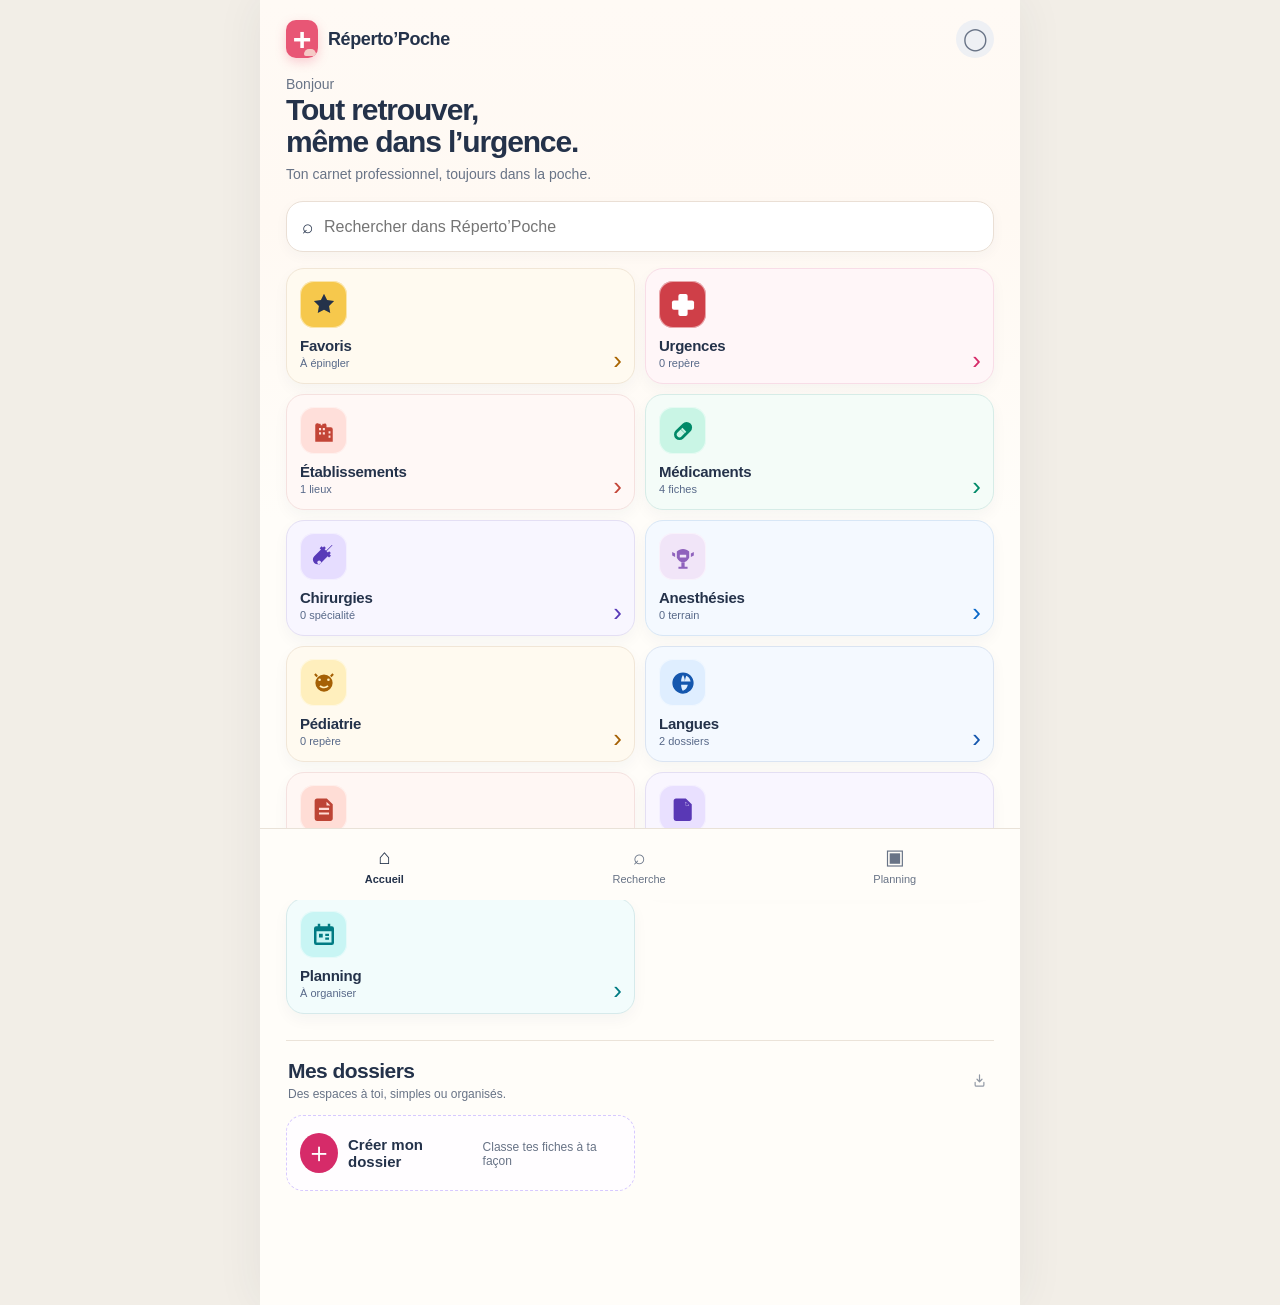
==== commit 437d21ec: "Add files via upload" ====
--- a/index.html
+++ b/index.html
@@ -9,14 +9,14 @@
   <meta name="apple-mobile-web-app-capable" content="yes" />
   <meta name="apple-mobile-web-app-status-bar-style" content="default" />
   <meta name="apple-mobile-web-app-title" content="Réperto’Poche" />
-  <link rel="manifest" href="manifest.webmanifest?v=55.0" />
-  <link rel="apple-touch-icon" href="apple-touch-icon.png?v=55.0" />
-  <link rel="stylesheet" href="styles.css?v=55.0" />
+  <link rel="manifest" href="manifest.webmanifest?v=55.3" />
+  <link rel="apple-touch-icon" href="apple-touch-icon.png?v=55.3" />
+  <link rel="stylesheet" href="styles.css?v=55.3" />
   <title>Réperto’Poche</title>
 </head>
 <body>
   <main id="app" class="app-shell" aria-live="polite"></main>
   <div id="toast" class="toast" role="status"></div>
-  <script src="app.js?v=55.0"></script>
+  <script src="app.js?v=55.3"></script>
 </body>
 </html>
--- a/styles.css
+++ b/styles.css
@@ -156,3 +156,11 @@
 
 /* v55.0 — aplats fidèles à la planche : formes épaisses arrondies et découpes crème. */
 #home-folders .folder .icon svg.soft-solid{fill:currentColor!important;stroke:none!important}#home-folders .folder .icon svg.soft-solid *{stroke:none!important}#home-folders .folder .icon svg.soft-solid .cut{fill:var(--icon-bg)!important}
+
+/* v55.1 — direction de référence : aplats doux et action d’importation effacée. */
+#home-folders .folder .icon svg.reference-solid{fill:currentColor!important;stroke:none!important}#home-folders .folder .icon svg.reference-solid *{stroke:none!important}#home-folders .folder .icon svg.reference-solid .cut{fill:var(--icon-bg)!important}
+.personal-section-actions{display:flex;align-items:center;gap:9px;white-space:nowrap}.personal-import-link{display:grid!important;place-items:center;width:28px;height:28px;padding:0!important;border:0!important;border-radius:8px!important;background:transparent!important;color:#687386!important;font-size:0!important}.personal-import-link:before,.personal-import-link:after{content:none!important;display:none!important}.personal-import-link svg{display:block;width:16px;height:16px;fill:none;stroke:currentColor;stroke-width:1.9;stroke-linecap:round;stroke-linejoin:round}.personal-import-link:active{background:#f0ece7!important}.personal-manage-link{font-size:12px!important;color:#513fb0!important;padding:6px 0!important}.home-section-head{align-items:center!important}.home-section-head p{max-width:230px}
+
+/* v55.3 — aplats de la planche retenue : formes épaisses, simples, découpes crème. */
+#home-folders .folder .icon svg.selected-solid{fill:currentColor!important;stroke:none!important}#home-folders .folder .icon svg.selected-solid *{stroke:none!important}#home-folders .folder .icon svg.selected-solid .cut{fill:var(--icon-bg)!important}
+.personal-section-actions{gap:7px!important}.personal-import-link{width:25px!important;height:25px!important;opacity:.72}.personal-import-link svg{width:15px!important;height:15px!important}.personal-import-link:hover,.personal-import-link:focus-visible{opacity:1;background:#f0ece7!important}
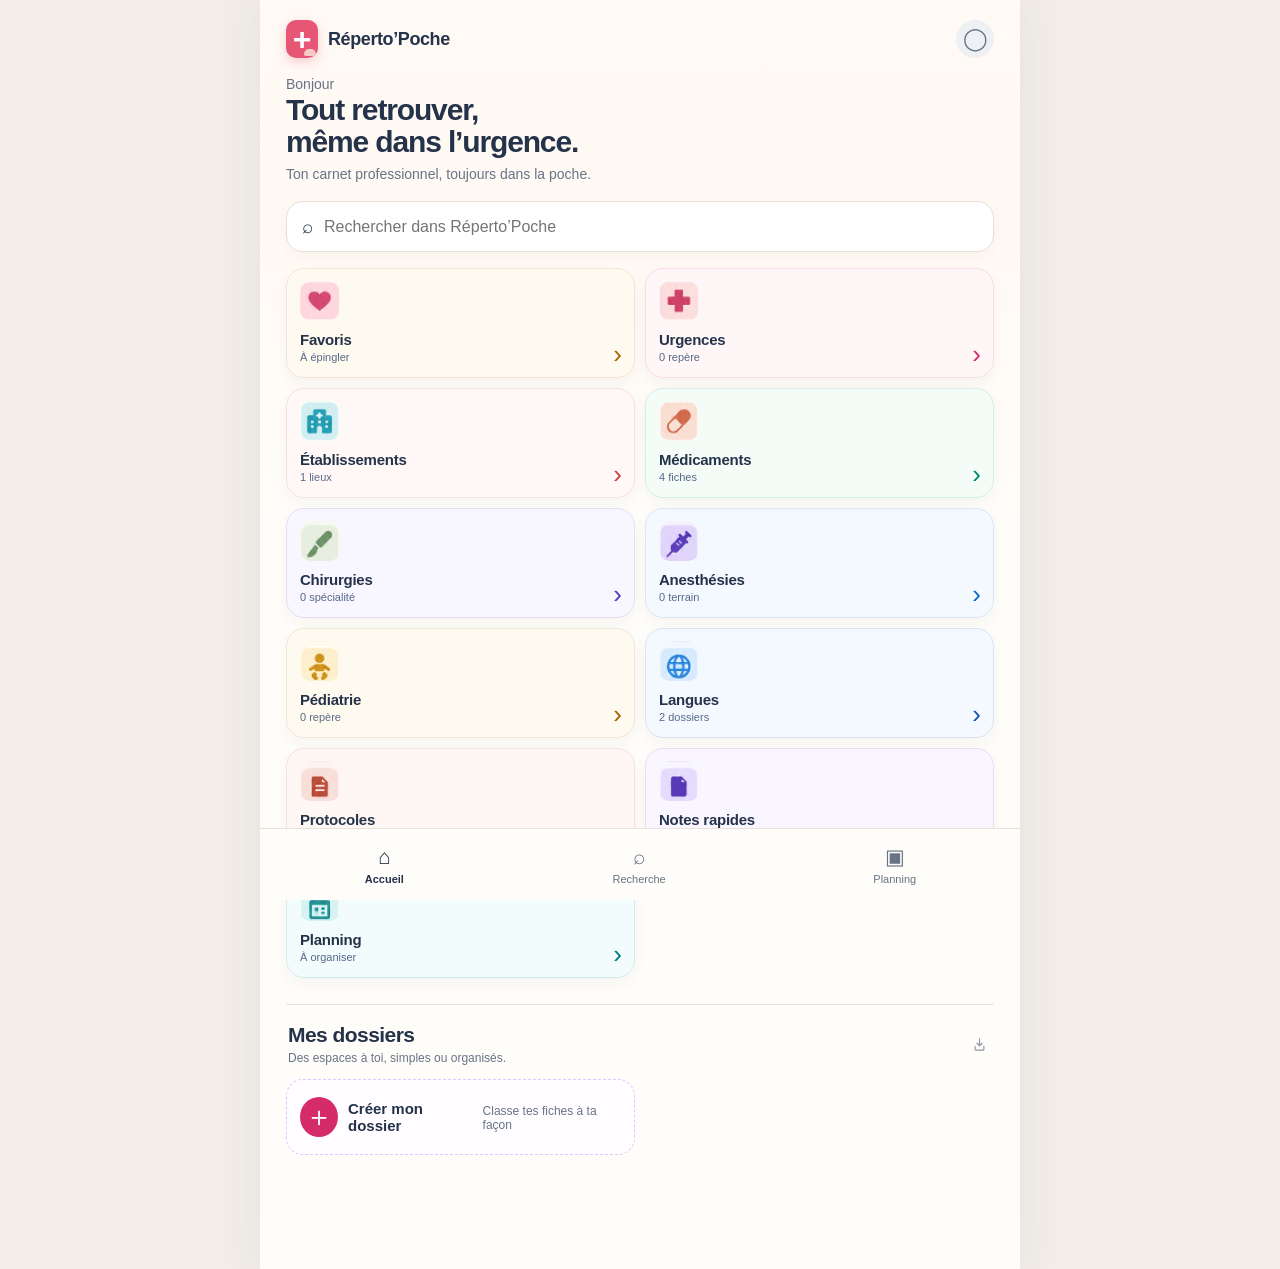
==== commit d6781688: "Add files via upload" ====
--- a/index.html
+++ b/index.html
@@ -9,14 +9,14 @@
   <meta name="apple-mobile-web-app-capable" content="yes" />
   <meta name="apple-mobile-web-app-status-bar-style" content="default" />
   <meta name="apple-mobile-web-app-title" content="Réperto’Poche" />
-  <link rel="manifest" href="manifest.webmanifest?v=55.3" />
-  <link rel="apple-touch-icon" href="apple-touch-icon.png?v=55.3" />
-  <link rel="stylesheet" href="styles.css?v=55.3" />
+  <link rel="manifest" href="manifest.webmanifest?v=55.5" />
+  <link rel="apple-touch-icon" href="apple-touch-icon.png?v=55.5" />
+  <link rel="stylesheet" href="styles.css?v=55.5" />
   <title>Réperto’Poche</title>
 </head>
 <body>
   <main id="app" class="app-shell" aria-live="polite"></main>
   <div id="toast" class="toast" role="status"></div>
-  <script src="app.js?v=55.3"></script>
+  <script src="app.js?v=55.5"></script>
 </body>
 </html>
--- a/styles.css
+++ b/styles.css
@@ -161,6 +161,17 @@
 #home-folders .folder .icon svg.reference-solid{fill:currentColor!important;stroke:none!important}#home-folders .folder .icon svg.reference-solid *{stroke:none!important}#home-folders .folder .icon svg.reference-solid .cut{fill:var(--icon-bg)!important}
 .personal-section-actions{display:flex;align-items:center;gap:9px;white-space:nowrap}.personal-import-link{display:grid!important;place-items:center;width:28px;height:28px;padding:0!important;border:0!important;border-radius:8px!important;background:transparent!important;color:#687386!important;font-size:0!important}.personal-import-link:before,.personal-import-link:after{content:none!important;display:none!important}.personal-import-link svg{display:block;width:16px;height:16px;fill:none;stroke:currentColor;stroke-width:1.9;stroke-linecap:round;stroke-linejoin:round}.personal-import-link:active{background:#f0ece7!important}.personal-manage-link{font-size:12px!important;color:#513fb0!important;padding:6px 0!important}.home-section-head{align-items:center!important}.home-section-head p{max-width:230px}
 
-/* v55.3 — aplats de la planche retenue : formes épaisses, simples, découpes crème. */
+/* v55.4 — aplats de la planche retenue : formes épaisses, simples, découpes crème. */
 #home-folders .folder .icon svg.selected-solid{fill:currentColor!important;stroke:none!important}#home-folders .folder .icon svg.selected-solid *{stroke:none!important}#home-folders .folder .icon svg.selected-solid .cut{fill:var(--icon-bg)!important}
 .personal-section-actions{gap:7px!important}.personal-import-link{width:25px!important;height:25px!important;opacity:.72}.personal-import-link svg{width:15px!important;height:15px!important}.personal-import-link:hover,.personal-import-link:focus-visible{opacity:1;background:#f0ece7!important}
+
+/* v55.4 — source pictographique : les tuiles sont celles de l’aperçu validé, sans redessin approximatif. */
+#home-folders .folder .icon:has(.approved-home-icon){padding:0;background:transparent;overflow:hidden}
+#home-folders .folder .icon .approved-home-icon{display:block;width:100%;height:100%;object-fit:cover;object-position:center;border-radius:15px}
+
+/* v55.5 — pictogrammes d’accueil plus petits : vignette réduite, carte plus compacte. */
+#home-folders .folder{min-height:98px}
+#home-folders .folder .icon{width:34px;height:34px;flex:0 0 34px;border-radius:10px}
+#home-folders .folder .icon .approved-home-icon{border-radius:10px}
+@media(max-width:380px){#home-folders .folder{min-height:94px}#home-folders .folder .icon{width:32px;height:32px;flex-basis:32px}}
+@media(min-width:760px){#home-folders .folder{min-height:110px}#home-folders .folder .icon{width:40px;height:40px;flex-basis:40px}}
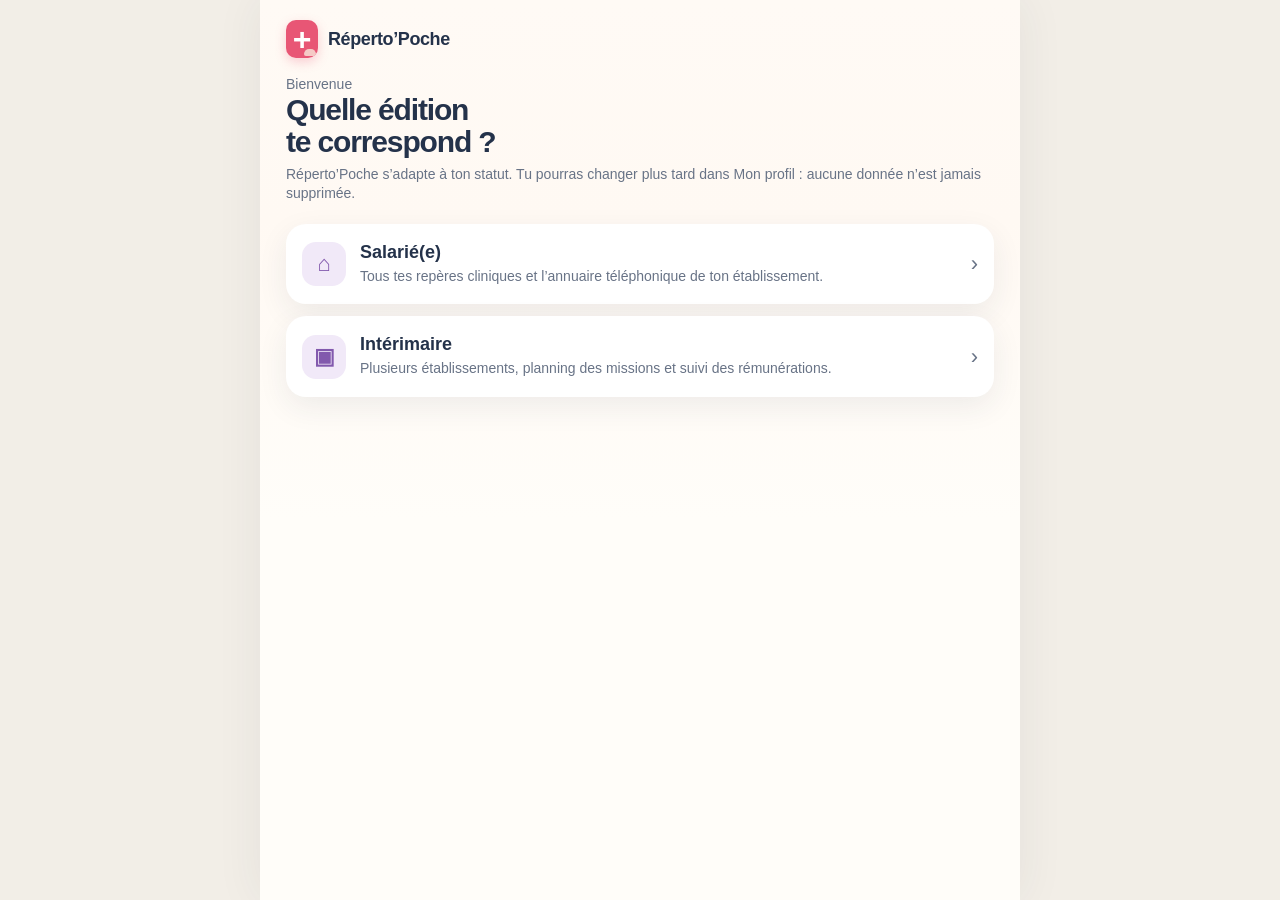
==== commit 8e95eaad: "Add files via upload" ====
--- a/index.html
+++ b/index.html
@@ -9,14 +9,14 @@
   <meta name="apple-mobile-web-app-capable" content="yes" />
   <meta name="apple-mobile-web-app-status-bar-style" content="default" />
   <meta name="apple-mobile-web-app-title" content="Réperto’Poche" />
-  <link rel="manifest" href="manifest.webmanifest?v=55.5" />
-  <link rel="apple-touch-icon" href="apple-touch-icon.png?v=55.5" />
-  <link rel="stylesheet" href="styles.css?v=55.5" />
+  <link rel="manifest" href="manifest.webmanifest?v=57.0" />
+  <link rel="apple-touch-icon" href="apple-touch-icon.png?v=57.0" />
+  <link rel="stylesheet" href="styles.css?v=57.0" />
   <title>Réperto’Poche</title>
 </head>
 <body>
   <main id="app" class="app-shell" aria-live="polite"></main>
   <div id="toast" class="toast" role="status"></div>
-  <script src="app.js?v=55.5"></script>
+  <script src="app.js?v=57.0"></script>
 </body>
 </html>
--- a/styles.css
+++ b/styles.css
@@ -175,3 +175,47 @@
 #home-folders .folder .icon .approved-home-icon{border-radius:10px}
 @media(max-width:380px){#home-folders .folder{min-height:94px}#home-folders .folder .icon{width:32px;height:32px;flex-basis:32px}}
 @media(min-width:760px){#home-folders .folder{min-height:110px}#home-folders .folder .icon{width:40px;height:40px;flex-basis:40px}}
+
+/* v56.0 — dossiers personnels sur 3 niveaux : sous-dossiers, fiches, options et partage. */
+.pf-list{gap:9px}
+.pf-row{display:flex;gap:8px;align-items:stretch}
+.pf-row>.item{flex:1 1 auto;min-width:0;width:auto}
+.pf-icon{background:#f1e9f8;color:#8259ad;font-weight:850}
+.pf-more{flex:0 0 46px;border:0;border-radius:16px;background:#fff;box-shadow:var(--shadow);color:var(--navy);font-size:22px;line-height:1;padding:0}
+.pf-empty{padding:16px 10px}
+.pf-fiche{margin-bottom:0}
+.pf-actions{display:flex;gap:8px;flex-wrap:wrap;margin-top:12px}
+.pf-actions button{flex:1 1 auto;border:1px solid var(--navy);background:#fff;color:var(--navy);border-radius:11px;padding:10px 12px;font-weight:700;font-size:14px}
+.pf-actions .pf-danger{border-color:#e7b3bf;color:#a12645;background:#fff4f6}
+.pf-node-actions{margin:22px 0 6px}
+.personal-manager-row .pf-manager-more,.personal-manager-row button[data-pf-act]{padding:8px 11px;font-size:16px}
+
+/* v56.1 — pastilles d’initiales toujours rondes ; respiration sous les boutons de partage. */
+.personal-monogram,.personal-folder-hero .personal-monogram{aspect-ratio:1/1;border-radius:50%;flex:0 0 auto}
+.personal-folder-hero .personal-monogram{width:46px;height:46px;min-width:46px;flex:0 0 46px;font-size:14px}
+.personal-folders .personal-monogram{min-width:48px}
+.personal-manager-row .personal-monogram{min-width:42px}
+.share-card-button+.share-card-help,.share-card-help{margin:18px 4px 0;line-height:1.45}
+.share-card-button{margin-bottom:0}
+/* v57.0 — éditions Salarié / Intérimaire et rappel de sauvegarde. */
+body.ed-salarie .nav button[data-go="planning"],body.ed-salarie #home-folders .folder[data-go="planning"],body.ed-salarie .remuneration-card,body.ed-salarie .remuneration-fields{display:none!important}
+.edition-choices{display:grid;gap:12px;margin:20px 0 26px}
+.edition-card{width:100%;display:flex;align-items:center;gap:14px;border:0;border-radius:20px;background:#fff;box-shadow:var(--shadow);padding:18px 16px;text-align:left;color:var(--navy);font:inherit}
+.edition-card.compact{padding:13px 14px;border-radius:17px}
+.edition-icon{flex:0 0 44px;width:44px;height:44px;border-radius:14px;background:#f1e9f8;color:#8259ad;display:grid;place-items:center;font-size:22px;font-weight:800}
+.edition-copy{flex:1 1 auto;min-width:0;display:grid;gap:4px}
+.edition-copy strong{font-size:18px}
+.edition-copy small{color:var(--muted);font-size:14px;line-height:1.4}
+.edition-card .chev{color:var(--muted);font-size:22px}
+.profile-edition{margin:18px 0 6px}
+.profile-edition h2{margin:0 0 9px}
+.backup-status{margin:10px 4px 2px;color:var(--muted);font-size:14px}
+.backup-actions .backup-action[data-backup-frequency]{margin-top:10px}
+.backup-reminder{display:flex;gap:12px;align-items:flex-start;margin:14px 0 4px;padding:14px;border-radius:18px;background:#fff6e6;border:1px solid #f1d9a6}
+.backup-reminder-icon{flex:0 0 36px;width:36px;height:36px;border-radius:50%;background:var(--yellow);color:var(--navy);display:grid;place-items:center;font-weight:800;font-size:18px}
+.backup-reminder strong{display:block;font-size:16px;margin-bottom:3px}
+.backup-reminder p{margin:0 0 10px;color:var(--muted);font-size:14px;line-height:1.45}
+.backup-reminder-actions{display:flex;gap:8px;flex-wrap:wrap}
+.backup-reminder-actions button{border:0;border-radius:11px;background:var(--navy);color:#fff;padding:10px 14px;font-weight:700;font-size:14px}
+.backup-reminder-actions button.ghost{background:transparent;color:var(--navy);border:1px solid #d9c9a3}
+.profile-edition .helper{margin-top:12px}
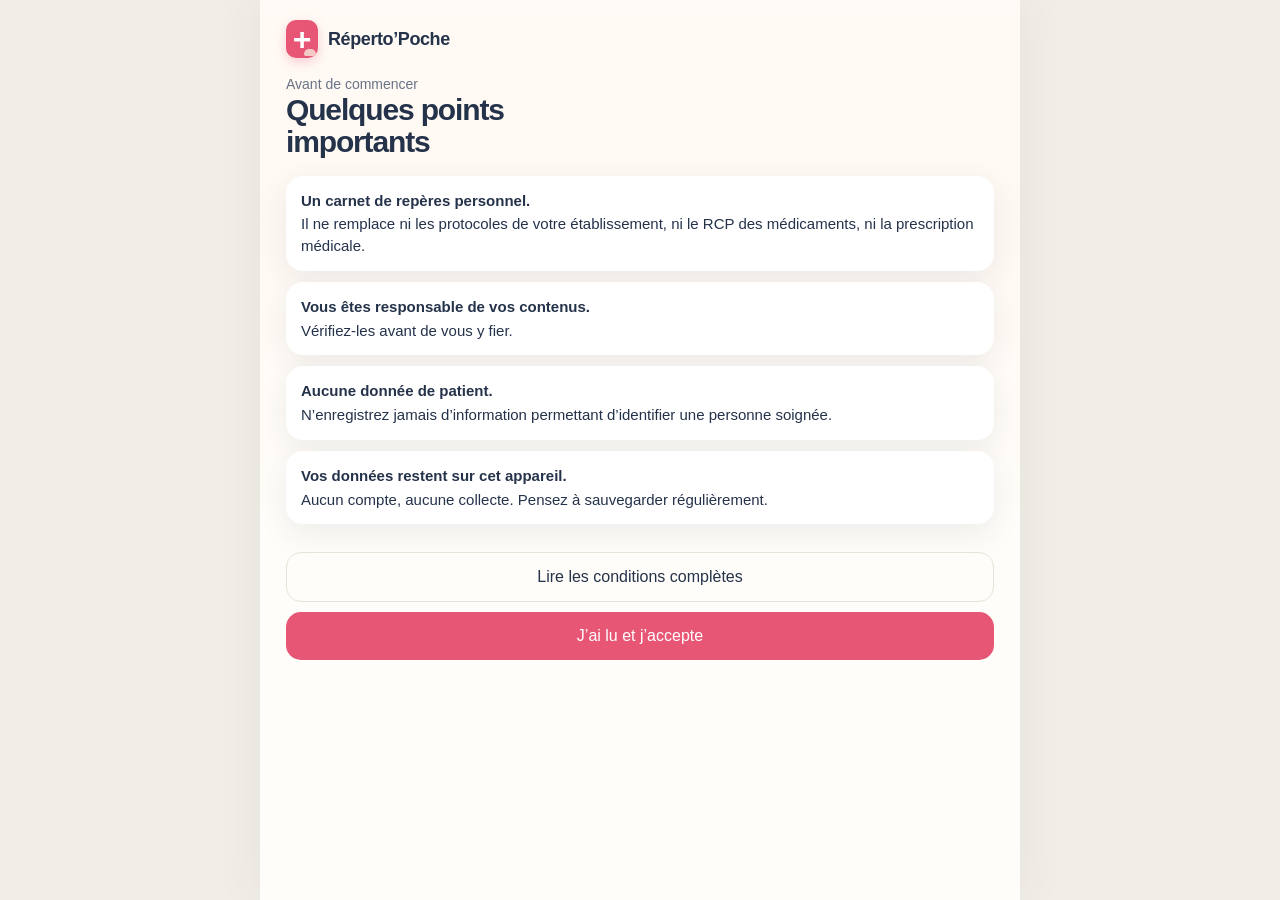
==== commit 2b15e102: "Add files via upload" ====
--- a/index.html
+++ b/index.html
@@ -9,14 +9,14 @@
   <meta name="apple-mobile-web-app-capable" content="yes" />
   <meta name="apple-mobile-web-app-status-bar-style" content="default" />
   <meta name="apple-mobile-web-app-title" content="Réperto’Poche" />
-  <link rel="manifest" href="manifest.webmanifest?v=57.0" />
-  <link rel="apple-touch-icon" href="apple-touch-icon.png?v=57.0" />
-  <link rel="stylesheet" href="styles.css?v=57.0" />
+  <link rel="manifest" href="manifest.webmanifest?v=58.1" />
+  <link rel="apple-touch-icon" href="apple-touch-icon.png?v=58.1" />
+  <link rel="stylesheet" href="styles.css?v=58.1" />
   <title>Réperto’Poche</title>
 </head>
 <body>
   <main id="app" class="app-shell" aria-live="polite"></main>
   <div id="toast" class="toast" role="status"></div>
-  <script src="app.js?v=57.0"></script>
+  <script src="app.js?v=58.1"></script>
 </body>
 </html>
--- a/styles.css
+++ b/styles.css
@@ -219,3 +219,441 @@
 .backup-reminder-actions button{border:0;border-radius:11px;background:var(--navy);color:#fff;padding:10px 14px;font-weight:700;font-size:14px}
 .backup-reminder-actions button.ghost{background:transparent;color:var(--navy);border:1px solid #d9c9a3}
 .profile-edition .helper{margin-top:12px}
+
+/* v57.1 — tous les fichiers joints s’affichent comme les ressources d’établissement ; carte « Créer mon dossier » mieux alignée. */
+.attachment-card-wrap{margin:12px 0 0}
+.attachment-card{min-width:0}
+.attachment-card .resource-main strong{font-size:15px;line-height:1.3}
+.attachment-card .chev{position:static;transform:none;flex:0 0 auto;font-size:22px;color:#9ca5b3}
+.detail-card .attachment-card{background:#faf6ef;box-shadow:none;border:1px solid var(--line)}
+.create-personal-folder{display:grid!important;grid-template-columns:auto 1fr;grid-template-rows:auto auto;column-gap:13px;row-gap:1px;align-items:center;align-content:center}
+.create-personal-folder>span{grid-row:1/3;grid-column:1}
+.create-personal-folder strong{grid-column:2;grid-row:1;align-self:end}
+.create-personal-folder small{grid-column:2;grid-row:2;align-self:start;margin:0!important}
+
+/* v58.0 — Mode sombre. Section générée à partir des couleurs de l’application ; l’attribut data-theme="dark" est posé sur <html>. */
+html[data-theme="dark"]{color-scheme:dark;--cream:#0f1620;--navy:#e8edf5;--muted:#a3adbf;--line:#2b3648;--white:#1a2332;--shadow:0 10px 30px rgba(0,0,0,.4)}
+html[data-theme="dark"] body{background:#0f1620;color:#e8edf5}
+html[data-theme="dark"] body{background:#0f1620;color:var(--navy)}
+html[data-theme="dark"] .logo{background:#3b4d6b;border-left:4px solid #484133;box-shadow:inset -3px 0 rgba(0,0,0,.50)}
+html[data-theme="dark"] .logo:after{background:var(--sage)}
+html[data-theme="dark"] .avatar{border:0;background:#645008;color:var(--navy)}
+html[data-theme="dark"] .eyebrow{color:var(--muted)}
+html[data-theme="dark"] .sub{color:var(--muted)}
+html[data-theme="dark"] .search{background:#181f2a;border:1px solid var(--line);box-shadow:0 3px 12px rgba(0,0,0,.29)}
+html[data-theme="dark"] .search input{background:transparent;border:0;outline:0;color:var(--navy)}
+html[data-theme="dark"] .folder{border:1px solid #453f38;background:#1a2332;box-shadow:0 7px 18px rgba(0,0,0,.34);color:var(--navy)}
+html[data-theme="dark"] .folder .icon{background:var(--icon-bg);color:var(--accent)}
+html[data-theme="dark"] .folder .icon svg{fill:none;stroke:currentColor}
+html[data-theme="dark"] .folder p{color:#a9b2c4}
+html[data-theme="dark"] .folder-chevron{color:#a3adc3}
+html[data-theme="dark"] .favorites{--accent:#f7d098;--icon-bg:#594405}
+html[data-theme="dark"] .emergencies{--accent:#e180a0;--icon-bg:#440f23}
+html[data-theme="dark"] .est{--accent:#d6918b;--icon-bg:#48170d}
+html[data-theme="dark"] .med{--accent:#abf8e4;--icon-bg:#114e38}
+html[data-theme="dark"] .surgery{--accent:#9e8cd4;--icon-bg:#1c1141}
+html[data-theme="dark"] .anesthesia{--accent:#87baf0;--icon-bg:#0c2e4a}
+html[data-theme="dark"] .pediatrics{--accent:#f7d098;--icon-bg:#5e4902}
+html[data-theme="dark"] .lang{--accent:#91b8eb;--icon-bg:#112842}
+html[data-theme="dark"] .docs{--accent:#d6948d;--icon-bg:#4c160b}
+html[data-theme="dark"] .notes{--accent:#9e8cd4;--icon-bg:#1e133d}
+html[data-theme="dark"] .plan{--accent:#aff4f9;--icon-bg:#105050}
+html[data-theme="dark"] .back{border:0;background:#181f2a;color:var(--navy);box-shadow:var(--shadow)}
+html[data-theme="dark"] .section-head p{color:var(--muted)}
+html[data-theme="dark"] .helper{color:var(--muted)}
+html[data-theme="dark"] .filter{border:1px solid #672938;background:#1a222d;color:#e09cad}
+html[data-theme="dark"] .item,html[data-theme="dark"] .contact-card{border:0;background:#181f2a;box-shadow:var(--shadow);color:var(--navy)}
+html[data-theme="dark"] .med-icon{background:#1b232e;color:#d3889b}
+html[data-theme="dark"] .est-icon{background:#1d2633;color:#a9e9e5}
+html[data-theme="dark"] .item p,html[data-theme="dark"] .contact-card p{color:var(--muted)}
+html[data-theme="dark"] .paperclip{color:#b4ceb6;background:#1d2532}
+html[data-theme="dark"] .chev{color:#9ca5b3}
+html[data-theme="dark"] .detail-card{background:#181f2a;box-shadow:var(--shadow)}
+html[data-theme="dark"] .detail-card p{color:#bac2cd}
+html[data-theme="dark"] .med-tag{background:#1b232e;color:#e09cad}
+html[data-theme="dark"] .soft-tag{background:#1d2532;color:#b4ceb6}
+html[data-theme="dark"] .place-summary{background:#1d2532;border:1px solid #345753}
+html[data-theme="dark"] .place-summary p{color:#b9cdcb}
+html[data-theme="dark"] .subsection-head p{color:var(--muted)}
+html[data-theme="dark"] .small-add{border:0;background:#3b4d6b;color:white}
+html[data-theme="dark"] .contact-letter{background:#1d2633;color:#a9e9e5}
+html[data-theme="dark"] .mini-edit{border:0;background:#2d2b24;color:var(--navy)}
+html[data-theme="dark"] .primary{border:0;background:#3b4d6b;color:white}
+html[data-theme="dark"] .secondary{background:#181f2a;border:1px solid var(--navy);color:var(--navy)}
+html[data-theme="dark"] .planning-card{background:#181f2a;box-shadow:var(--shadow)}
+html[data-theme="dark"] .month-nav{border:0;background:#322b1f;color:var(--navy)}
+html[data-theme="dark"] .weekdays span{color:var(--muted)}
+html[data-theme="dark"] .day{border:0;background:transparent;color:var(--navy)}
+html[data-theme="dark"] .day:hover,html[data-theme="dark"] .day:focus{background:#352c1e}
+html[data-theme="dark"] .day.has-event{background:#1b232f}
+html[data-theme="dark"] .dot.work,html[data-theme="dark"] .event-type.work{background:var(--turq)}
+html[data-theme="dark"] .dot.leave,html[data-theme="dark"] .event-type.leave{background:var(--rasp)}
+html[data-theme="dark"] .dot.personal,html[data-theme="dark"] .event-type.personal{background:var(--lilac)}
+html[data-theme="dark"] .legend span{color:var(--muted)}
+html[data-theme="dark"] .event-date{background:#352c1e}
+html[data-theme="dark"] .event-date small{color:var(--muted)}
+html[data-theme="dark"] .fab{border:0;background:#3b4d6b;color:white;box-shadow:0 8px 18px rgba(0,0,0,.50)}
+html[data-theme="dark"] .nav{background:#19212c;border-top:1px solid var(--line)}
+html[data-theme="dark"] .nav button{border:0;background:transparent;color:var(--muted)}
+html[data-theme="dark"] .nav button.active{color:var(--navy)}
+html[data-theme="dark"] .modal{background:rgba(59,75,104,0.361)}
+html[data-theme="dark"] .sheet{background:#0f1620}
+html[data-theme="dark"] .close{border:0;background:#181f2a}
+html[data-theme="dark"] .field input,html[data-theme="dark"] .field textarea,html[data-theme="dark"] .field select{border:1px solid var(--line);background:#181f2a;color:var(--navy)}
+html[data-theme="dark"] .add-choice{border:0;background:#181f2a;box-shadow:0 4px 14px rgba(0,0,0,.35);color:var(--navy)}
+html[data-theme="dark"] .add-choice small{color:var(--muted)}
+html[data-theme="dark"] .danger-choice{color:#e09cad;background:#1b232e}
+html[data-theme="dark"] .holdable{outline:none}
+html[data-theme="dark"] .holdable:focus-visible{outline:3px solid var(--turq)}
+html[data-theme="dark"] .resource-folder>.holdable{border:0;background:transparent;color:var(--navy)}
+html[data-theme="dark"] .plan-badge{background:#1d2532;color:#b4ceb6}
+html[data-theme="dark"] .est-badge{background:#1d2633;color:#a9e9e5}
+html[data-theme="dark"] .med-badge{background:#1b232e;color:#d3889b}
+html[data-theme="dark"] .empty{color:var(--muted)}
+html[data-theme="dark"] .toast{background:#3b4d6b;color:white;box-shadow:var(--shadow)}
+html[data-theme="dark"] .day.today b{background:#3b4d6b;color:#fff}
+html[data-theme="dark"] .day.selected{background:#1c3a35;box-shadow:inset 0 0 0 2px var(--turq)}
+html[data-theme="dark"] .today-button{border:0;background:#1d2532;color:#b4ceb6}
+html[data-theme="dark"] .day-agenda{border-top:1px solid var(--line)}
+html[data-theme="dark"] .planning-summary{background:#1d2532;border:1px solid #3a4f38}
+html[data-theme="dark"] .planning-summary .summary-icon{background:#223e1f;color:#b4ceb6}
+html[data-theme="dark"] .planning-summary p{color:#b8c8b7}
+html[data-theme="dark"] .event-range{color:#aab0bb}
+html[data-theme="dark"] .sheet-intro{background:#1d2532;color:#b4ceb6}
+@media(min-width:760px){html[data-theme="dark"] body{background:#312c22}
+html[data-theme="dark"] .app-shell{background:#0f1620;box-shadow:0 0 45px rgba(0,0,0,.41)}}
+html[data-theme="dark"] .backup-card{background:#1d2532;border:1px solid #3b5239}
+html[data-theme="dark"] .backup-icon{background:#22431d;color:#b4ceb6}
+html[data-theme="dark"] .backup-action{border:0;background:#181f2a;color:var(--navy);box-shadow:var(--shadow)}
+html[data-theme="dark"] .backup-action.restore{background:#1b232e}
+html[data-theme="dark"] .backup-action-icon{background:#22341f;color:#b4ceb6}
+html[data-theme="dark"] .backup-action.restore .backup-action-icon{background:#4c370b;color:#f7d99d}
+html[data-theme="dark"] .backup-action small{color:var(--muted)}
+html[data-theme="dark"] .surgery-icon{background:#362017;color:#d59c8b}
+html[data-theme="dark"] .legacy-surgery{border:1px solid #543b32;background:#1a212c;color:var(--navy)}
+html[data-theme="dark"] .legacy-surgery>span:first-child{background:#362017;color:#d59c8b}
+html[data-theme="dark"] .legacy-surgery small{color:var(--muted)}
+html[data-theme="dark"] .attachment-name{color:var(--muted) !important}
+html[data-theme="dark"] .tag-filter{border:1px solid #3a4c4a;background:#181f2a;color:#b9cdcb}
+html[data-theme="dark"] .tag-filter.selected{background:#3b4d6b;border-color:var(--navy);color:#fff}
+html[data-theme="dark"] .place-resource-card{background:#181f2a;color:var(--navy);box-shadow:var(--shadow)}
+html[data-theme="dark"] .resource-preview{background:#1d2532;color:#b4ceb6}
+html[data-theme="dark"] .resource-preview.photo-preview{background:#45320f;color:#e3ba92}
+html[data-theme="dark"] .resource-main small{color:var(--muted)}
+html[data-theme="dark"] .resource-tag,html[data-theme="dark"] .contact-role{background:#1d2532;color:#b1e3df}
+html[data-theme="dark"] .resource-tag{background:#4c370b;color:#f7d8a0}
+html[data-theme="dark"] .tag-choice span{border:1px solid #3a4c4a;background:#181f2a;color:#b9cdcb}
+html[data-theme="dark"] .tag-choice input:checked+span{background:#1d2532;border-color:var(--turq);color:#b5ede9}
+html[data-theme="dark"] .field-help{color:var(--muted)}
+html[data-theme="dark"] .logo{background:var(--rasp);border:0;box-shadow:0 4px 11px #e8567544}
+html[data-theme="dark"] .logo:before{color:#ffffff}
+html[data-theme="dark"] .logo:after{background:#491d12}
+html[data-theme="dark"] .fab,html[data-theme="dark"] .small-add{background:var(--rasp)}
+html[data-theme="dark"] .fab{box-shadow:0 8px 18px #e8567560}
+html[data-theme="dark"] .surgery-icon{background:#331e18;color:var(--terra)}
+html[data-theme="dark"] .anesthesia:before{background:#1c2532}
+html[data-theme="dark"] .anesthesia .icon{background:#2c1b36;color:#8f62bd}
+html[data-theme="dark"] .anesthesia-icon{background:#1c2431;color:#8f62bd}
+html[data-theme="dark"] .legacy-clear{border:1px solid #652f32;background:#1a212d;color:#d39ba1}
+html[data-theme="dark"] .inline-delete{border:1px solid #652f32;background:#1a212d;color:#d39ba1}
+html[data-theme="dark"] .folder-preview{color:var(--muted) !important}
+html[data-theme="dark"] .med-class-filter{border:1px solid #51333a;background:#181f2a;color:#d8a3b0}
+html[data-theme="dark"] .med-class-filter span{background:#341920;color:#d698a6}
+html[data-theme="dark"] .med-class-filter.selected{background:var(--rasp);border-color:var(--rasp);color:#ffffff}
+html[data-theme="dark"] .med-class-filter.selected span{background:rgba(24,31,42,0.2);color:#ffffff}
+html[data-theme="dark"] .med-class-group>p{color:var(--muted)}
+html[data-theme="dark"] .remuneration-card{border:1px solid #533f37;background:#1b232e;box-shadow:0 5px 16px rgba(0,0,0,.35)}
+html[data-theme="dark"] .remuneration-main h2{color:#ced6e4}
+html[data-theme="dark"] .remuneration-main p{color:#d3a7b4}
+html[data-theme="dark"] .remuneration-main small{color:#abb0bc}
+html[data-theme="dark"] .pay-card-icon{background:#d75976;color:#fff}
+html[data-theme="dark"] .secondary-button{border:1px solid #d75976;background:#181f2a;color:#d799aa}
+html[data-theme="dark"] .remuneration-fields{border:1px solid #524037;background:#1a222d}
+html[data-theme="dark"] .remuneration-fields legend{color:#ced6e4}
+html[data-theme="dark"] .remuneration-fields legend small{color:#abb0bc}
+html[data-theme="dark"] .check-line{color:#ced6e4}
+html[data-theme="dark"] .check-line input{accent-color:#d75976}
+html[data-theme="dark"] .event-pay{color:#d799aa}
+html[data-theme="dark"] .planning-summary .summary-icon{color:#d75976}
+html[data-theme="dark"] .event-edit{border:1px solid #d75976;background:#181f2a;color:#d799aa}
+html[data-theme="dark"] .event-edit:active{background:#1a222e}
+html[data-theme="dark"] .avatar.neutral{background:#1d2532;color:#aab0bb}
+html[data-theme="dark"] .avatar.has-name{background:#645008;color:var(--navy)}
+html[data-theme="dark"] .profile-identity{background:#181f2a;border:1px solid var(--line);box-shadow:var(--shadow)}
+html[data-theme="dark"] .profile-avatar{background:#645008;color:var(--navy)}
+html[data-theme="dark"] .profile-avatar.neutral{background:#1d2532;color:#aab0bb}
+html[data-theme="dark"] .profile-identity p{color:var(--muted)}
+html[data-theme="dark"] .profile-form .field{color:var(--navy)}
+html[data-theme="dark"] .profile-form input{border:1px solid var(--line);background:#181f2a;color:var(--navy);outline:none}
+html[data-theme="dark"] .profile-form input:focus{border-color:var(--rasp);box-shadow:0 0 0 3px #e8567522}
+html[data-theme="dark"] .profile-save{border:0;background:var(--rasp);color:#ffffff;box-shadow:0 8px 18px #e8567540}
+html[data-theme="dark"] .profile-local-note{background:#1c2430;border:1px solid #33444e}
+html[data-theme="dark"] .profile-local-note>span{background:#152e3f;color:#a4bfd2}
+html[data-theme="dark"] .profile-local-note p{color:#b8c5cd}
+html[data-theme="dark"] .profile-local-note strong{color:var(--navy)}
+html[data-theme="dark"] .profile-help{color:var(--muted)}
+html[data-theme="dark"] .folder.favorites{background:linear-gradient(135deg,#634f00,#423811)}
+html[data-theme="dark"] .folder.favorites .icon{background:#f6c84c;color:#24324a}
+html[data-theme="dark"] .folder.emergencies{background:linear-gradient(135deg,#3b1418,#1a222e)}
+html[data-theme="dark"] .folder.emergencies .icon{background:#cf3f48;color:#fff}
+html[data-theme="dark"] .favorite-toggle{border:1px solid #6e602e;background:#362d17;color:#f6db93}
+html[data-theme="dark"] .favorite-toggle.active{background:#634f00;border-color:#e5bd39}
+html[data-theme="dark"] .live-pay-card{border:1px solid #56323c;background:linear-gradient(135deg,#1b232e 0%,#362d17 100%);box-shadow:0 8px 19px rgba(167,53,85,.08)}
+html[data-theme="dark"] .live-pay-top p{color:#d799aa}
+html[data-theme="dark"] .live-pay-top h2{color:#ced6e4}
+html[data-theme="dark"] .live-pay-top small{color:#abb0bc}
+html[data-theme="dark"] .live-pay-pulse{background:#42ae8a;box-shadow:0 0 0 5px rgba(0,0,0,.50)}
+html[data-theme="dark"] .live-pay-icon{background:#d75976;color:#fff}
+html[data-theme="dark"] .live-pay-amount span{color:#abb0bc}
+html[data-theme="dark"] .live-pay-amount strong{color:#d799aa}
+html[data-theme="dark"] .live-pay-progress{background:#382226}
+html[data-theme="dark"] .live-pay-progress i{background:linear-gradient(90deg,#e85675,#d99158)}
+html[data-theme="dark"] .live-pay-footer{color:#abb0bc}
+html[data-theme="dark"] .live-pay-footer strong{color:#b4ceb6}
+html[data-theme="dark"] .live-pay-note{color:#b9aaa7}
+html[data-theme="dark"] .planning-pay-link{border:1px solid #8bb38b;background:#181f2a;color:#b4ceb6}
+html[data-theme="dark"] .pay-tabs{background:#342c23}
+html[data-theme="dark"] .pay-tabs button{border:0;background:transparent;color:#aab0bb}
+html[data-theme="dark"] .pay-tabs button.active{background:#181f2a;color:#d799aa;box-shadow:0 2px 6px rgba(0,0,0,.45)}
+html[data-theme="dark"] .pay-hero{background:linear-gradient(135deg,#1a222e,#362d17);border:1px solid #54333a}
+html[data-theme="dark"] .pay-hero p{color:#d3a7b4}
+html[data-theme="dark"] .pay-hero strong{color:#d799aa}
+html[data-theme="dark"] .pay-hero small{color:#acb2ba}
+html[data-theme="dark"] .pay-hero.payment-total{background:linear-gradient(135deg,#1d2532,#1b232e);border-color:#3a4f38}
+html[data-theme="dark"] .pay-hero.payment-total p,html[data-theme="dark"] .pay-hero.payment-total strong{color:#b4ceb6}
+html[data-theme="dark"] .pay-section-head h2{color:#ced6e4}
+html[data-theme="dark"] .pay-section-head p{color:#aab0bb}
+html[data-theme="dark"] .payment-row{border:1px solid #4c453c;background:#181f2a;box-shadow:0 3px 10px rgba(0,0,0,.29)}
+html[data-theme="dark"] .payment-row:active{background:#1a222e}
+html[data-theme="dark"] .payment-row-icon{background:#3f1721;color:#d799aa}
+html[data-theme="dark"] .payment-row-icon.work{background:#1c2431;color:#adb9cf}
+html[data-theme="dark"] .payment-row-main strong{color:#ced6e4}
+html[data-theme="dark"] .payment-row-main small{color:#aab0bb}
+html[data-theme="dark"] .payment-row-main .payment-date{color:#bbaba8}
+html[data-theme="dark"] .payment-row-end>b{color:#ced6e4}
+html[data-theme="dark"] .payment-status.to-confirm{background:#4e390a;color:#f7e0a1}
+html[data-theme="dark"] .payment-status.expected{background:#22371f;color:#b4ceb6}
+html[data-theme="dark"] .payment-status.received{background:#1a2939;color:#a4bfd2}
+html[data-theme="dark"] .payment-row>.chev{color:#8c96a4}
+html[data-theme="dark"] .pay-footnote{color:#b6aba7}
+html[data-theme="dark"] .payment-sheet-summary{border:1px solid #533f37;background:#1b232e}
+html[data-theme="dark"] .payment-sheet-summary strong{color:#ced6e4}
+html[data-theme="dark"] .payment-sheet-summary p{color:#abb0bc}
+html[data-theme="dark"] .payment-sheet-summary small{color:#d3a7b4}
+html[data-theme="dark"] .payment-comparison{border:1px solid #524837;background:#19202c}
+html[data-theme="dark"] .payment-comparison h3{color:#ced6e4}
+html[data-theme="dark"] .payment-comparison p{color:#aab0bb}
+html[data-theme="dark"] .payment-comparison p b{color:#ced6e4}
+html[data-theme="dark"] .payment-comparison .difference{border-top:1px solid #524837}
+html[data-theme="dark"] .payment-comparison .difference b{color:#d799aa}
+html[data-theme="dark"] .payment-row-icon.interim{background:#1a2838;color:#aabfd6}
+html[data-theme="dark"] .interim-rule-banner{border:1px solid #33414f;background:#1a222e}
+html[data-theme="dark"] .interim-rule-banner>span{background:#456d99;color:#fff}
+html[data-theme="dark"] .interim-rule-banner strong{color:#bed0e2}
+html[data-theme="dark"] .interim-rule-banner p{color:#acb6c1}
+html[data-theme="dark"] .interim-rule-chip{background:#1a2838;color:#aabfd6}
+html[data-theme="dark"] .interim-sheet{background:#1a222e;border-color:#334250}
+html[data-theme="dark"] .interim-mission-list{border:1px solid #3c3f43;background:#181f2a}
+html[data-theme="dark"] .interim-mission-list h3{color:#ced6e4}
+html[data-theme="dark"] .interim-mission-list li{border-top:1px solid #453f38;color:#aeb4bd}
+html[data-theme="dark"] .interim-mission-list li:first-child{border-top:0}
+html[data-theme="dark"] .interim-mission-list li b{color:#ced6e4}
+html[data-theme="dark"] .interim-group-row{border-color:#34414d}
+html[data-theme="dark"] .planning-mode button{border:1px solid #4d473e;background:#181f2a;color:#b5bdc8}
+html[data-theme="dark"] .planning-mode button.active{border-color:#d799aa;background:#a73555;color:#fff}
+html[data-theme="dark"] .planning-mode button:last-child{border-color:#414e3f;color:#b4ceb6}
+html[data-theme="dark"] .planning-search{border:1px solid #4d463d;background:#181f2a;color:#8c96a4}
+html[data-theme="dark"] .planning-search input{border:0;outline:0;background:transparent;color:#ced6e4}
+html[data-theme="dark"] .planning-filters button{border:1px solid #4d473e;background:#181f2a;color:#acb2bc}
+html[data-theme="dark"] .planning-filters button.active{border-color:#56313b;background:#1a222e;color:#d799aa}
+html[data-theme="dark"] .planning-counters>div{border:1px solid #4c463d;background:#181f2a}
+html[data-theme="dark"] .planning-counters span{color:#a8aeb6}
+html[data-theme="dark"] .planning-counters strong{color:#ced6e4}
+html[data-theme="dark"] .planning-counters i{background:#a73555}
+html[data-theme="dark"] .planning-counters i.interim{background:#456d99}
+html[data-theme="dark"] .planning-counters i.free{background:#79a77a}
+html[data-theme="dark"] .planning-warning{border:1px solid #6f5529;background:#362c17}
+html[data-theme="dark"] .planning-warning>span{background:#d88b20;color:#fff}
+html[data-theme="dark"] .planning-warning strong{color:#e9d9ba}
+html[data-theme="dark"] .planning-warning p{color:#d1c5af}
+html[data-theme="dark"] .event-copy{border:0;background:#1c2431;color:#adb9cf}
+html[data-theme="dark"] .week-header strong,html[data-theme="dark"] .week-header small{color:#ced6e4}
+html[data-theme="dark"] .week-header small{color:#a3a9b3}
+html[data-theme="dark"] .week-day{border:1px solid #4c453c;background:#181f2a}
+html[data-theme="dark"] .week-day.today{border-color:#df9cb0;background:#19202c}
+html[data-theme="dark"] .week-day header{color:#ced6e4}
+html[data-theme="dark"] .week-day header b{color:#d799aa}
+html[data-theme="dark"] .week-event{border:0;border-left:3px solid #d799aa;background:#1a222e;color:#dbcbd3}
+html[data-theme="dark"] .week-event.leave{border-color:#7e8a9f;background:#1c2431}
+html[data-theme="dark"] .week-event.personal{border-color:#c08048;background:#362817}
+html[data-theme="dark"] .week-event small{color:#aeadb2}
+html[data-theme="dark"] .week-free{color:#8aa18b}
+html[data-theme="dark"] .availability-choice{border:1px solid #3e4b3c;background:#1b232f;color:#b4ceb6}
+html[data-theme="dark"] .availability-choice input{accent-color:#a3c2a6}
+html[data-theme="dark"] .close:active{background:#352c1e}
+html[data-theme="dark"] .sheet-cancel{border:1px solid var(--line);background:#181f2a;color:var(--navy)}
+html[data-theme="dark"] .sheet-cancel:active{background:#352c1e}
+html[data-theme="dark"] .payment-editor-actions .secondary-button{background:#181f2a;color:var(--navy);border:1px solid var(--line)}
+html[data-theme="dark"] .pay-setup-intro{background:#1b2330;border:1px solid #35504d}
+html[data-theme="dark"] .pay-setup-intro p{color:var(--muted)}
+html[data-theme="dark"] .mode-switch button{border:1px solid var(--line);background:#181f2a;color:var(--muted)}
+html[data-theme="dark"] .mode-switch button.active{background:#3b4b68;color:#fff;border-color:#ced6e4}
+html[data-theme="dark"] .pay-profile-row{border-top:1px solid var(--line)}
+html[data-theme="dark"] .pay-profile-row small{color:var(--muted)}
+html[data-theme="dark"] .home-section-head h2{color:var(--navy)}
+html[data-theme="dark"] .home-section-head p{color:var(--muted)}
+html[data-theme="dark"] #home-folders .folder{box-shadow:0 5px 15px rgba(0,0,0,.33)}
+html[data-theme="dark"] #home-folders .folder-chevron{color:#a8b0c7}
+html[data-theme="dark"] #home-folders .favorites{--accent:#f4ce9a;--icon-bg:#574206}
+html[data-theme="dark"] #home-folders .emergencies{--accent:#dc7ea0;--icon-bg:#421123}
+html[data-theme="dark"] #home-folders .est{--accent:#d59089;--icon-bg:#431710}
+html[data-theme="dark"] #home-folders .med{--accent:#aaf8e5;--icon-bg:#114e38}
+html[data-theme="dark"] #home-folders .surgery{--accent:#9f8fd4;--icon-bg:#1e1141}
+html[data-theme="dark"] #home-folders .anesthesia{--accent:#86baf0;--icon-bg:#0f2a44}
+html[data-theme="dark"] #home-folders .pediatrics{--accent:#f4ce9a;--icon-bg:#5e4802}
+html[data-theme="dark"] #home-folders .lang{--accent:#95baea;--icon-bg:#12273f}
+html[data-theme="dark"] #home-folders .docs{--accent:#d6948c;--icon-bg:#47170e}
+html[data-theme="dark"] #home-folders .notes{--accent:#a391d5;--icon-bg:#1f123e}
+html[data-theme="dark"] #home-folders .plan{--accent:#adf4f8;--icon-bg:#104f4e}
+html[data-theme="dark"] .personal-folder{--accent:var(--lilac)}
+html[data-theme="dark"] .personal-folder.raspberry{--accent:var(--rasp)}
+html[data-theme="dark"] .personal-folder.turquoise{--accent:var(--turq)}
+html[data-theme="dark"] .personal-folder.lilac{--accent:var(--lilac)}
+html[data-theme="dark"] .personal-folder.terracotta{--accent:var(--terra)}
+html[data-theme="dark"] .personal-folder.sage{--accent:var(--sage)}
+html[data-theme="dark"] .personal-folder.yellow{--accent:var(--yellow)}
+html[data-theme="dark"] .personal-monogram{background:color-mix(in srgb,var(--accent) 80%,#181f2a);color:#ffffff}
+html[data-theme="dark"] .create-personal-folder{border:1.5px dashed #322267;background:#19202b;color:var(--navy)}
+html[data-theme="dark"] .create-personal-folder>span{background:#d62b69;color:#fff}
+html[data-theme="dark"] .create-personal-folder strong{color:#9d92d7}
+html[data-theme="dark"] .personal-manage-link{border:0;background:transparent;color:#9d93d1}
+html[data-theme="dark"] .personal-folder-hero{--accent:var(--lilac);background:#1c2430;border:1px solid #42354e}
+html[data-theme="dark"] .personal-folder-hero.raspberry{--accent:var(--rasp);background:#1b232e;border-color:#51333c}
+html[data-theme="dark"] .personal-folder-hero.turquoise{--accent:var(--turq);background:#1c2431;border-color:#35524e}
+html[data-theme="dark"] .personal-folder-hero.terracotta{--accent:var(--terra);background:#342018;border-color:#553a30}
+html[data-theme="dark"] .personal-folder-hero.sage{--accent:var(--sage);background:#1c2431;border-color:#3e4d3a}
+html[data-theme="dark"] .personal-folder-hero.yellow{--accent:var(--yellow);background:#362e16;border-color:#6f602a}
+html[data-theme="dark"] .personal-folder-hero .personal-monogram{background:var(--accent)}
+html[data-theme="dark"] .personal-folder-hero p{color:var(--muted)}
+html[data-theme="dark"] .personal-section{background:#181f2a;box-shadow:var(--shadow)}
+html[data-theme="dark"] .personal-section>span{background:#1d2632;color:#ab93c3}
+html[data-theme="dark"] .personal-section p{color:var(--muted)}
+html[data-theme="dark"] .personal-edit,html[data-theme="dark"] .personal-add-button{border:0;background:#3b4d6b;color:#fff}
+html[data-theme="dark"] .personal-manager-row{--accent:var(--lilac);border:1px solid var(--line);background:#181f2a;box-shadow:0 5px 14px rgba(0,0,0,.32)}
+html[data-theme="dark"] .personal-manager-row.raspberry{--accent:var(--rasp)}
+html[data-theme="dark"] .personal-manager-row.turquoise{--accent:var(--turq)}
+html[data-theme="dark"] .personal-manager-row.lilac{--accent:var(--lilac)}
+html[data-theme="dark"] .personal-manager-row.terracotta{--accent:var(--terra)}
+html[data-theme="dark"] .personal-manager-row.sage{--accent:var(--sage)}
+html[data-theme="dark"] .personal-manager-row.yellow{--accent:var(--yellow)}
+html[data-theme="dark"] .personal-manager-row p{color:var(--muted)}
+html[data-theme="dark"] .personal-manager-row button{border:0;background:#1c2431;color:#a598d3}
+html[data-theme="dark"] .personal-import-link,html[data-theme="dark"] .personal-manage-link{border:0;background:transparent;color:#9d93d1}
+html[data-theme="dark"] .personal-import-link{color:#aab0bb}
+html[data-theme="dark"] .personal-import-link::before{color:#9d93d1}
+html[data-theme="dark"] #home-folders .folder{box-shadow:0 8px 20px rgba(0,0,0,.35);background:#181f2a;border:1px solid #453f38}
+html[data-theme="dark"] .folder p,html[data-theme="dark"] #home-folders .folder p{color:#a9b2c4}
+html[data-theme="dark"] .folder-chevron,html[data-theme="dark"] #home-folders .folder-chevron{color:#a6b0c7}
+html[data-theme="dark"] #home-folders .favorites{--accent:#f7d098;--icon-bg:#594405;background:#19202c}
+html[data-theme="dark"] .folder:active{box-shadow:0 4px 12px rgba(0,0,0,.39)}
+html[data-theme="dark"] .personal-folders-wrap{border-top:1px solid #4a4239}
+html[data-theme="dark"] .personal-import-link:before{color:#9d93d1}
+html[data-theme="dark"] .personal-import-link:after{color:#aab0bb}
+html[data-theme="dark"] .create-personal-folder{background:#181f2a;box-shadow:0 5px 16px rgba(0,0,0,.32)}
+html[data-theme="dark"] .create-personal-folder strong{color:#ced6e4}
+html[data-theme="dark"] .create-personal-folder small{color:#aab0bb}
+html[data-theme="dark"] .app-shell{background:linear-gradient(180deg,#1a212d 0,#1a222e 220px,#19212c 520px)}
+html[data-theme="dark"] .search{border-color:#4d4238;box-shadow:0 4px 14px rgba(0,0,0,.31)}
+html[data-theme="dark"] #home-folders .folder{box-shadow:0 6px 15px rgba(0,0,0,.32);border-color:color-mix(in srgb,var(--accent) 16%,#29313d)}
+html[data-theme="dark"] #home-folders .folder .icon{box-shadow:inset 0 0 0 1px #fff8}
+html[data-theme="dark"] .folder-chevron,html[data-theme="dark"] #home-folders .folder-chevron{color:var(--accent)}
+html[data-theme="dark"] #home-folders .favorites{background:#1b232e}
+html[data-theme="dark"] #home-folders .emergencies{background:#1a212d}
+html[data-theme="dark"] #home-folders .est{background:#1a212d}
+html[data-theme="dark"] #home-folders .med{background:#1a222e}
+html[data-theme="dark"] #home-folders .surgery{background:#1a212d}
+html[data-theme="dark"] #home-folders .anesthesia{background:#1a222d}
+html[data-theme="dark"] #home-folders .pediatrics{background:#1b232e}
+html[data-theme="dark"] #home-folders .lang{background:#1a222d}
+html[data-theme="dark"] #home-folders .docs{background:#1a222d}
+html[data-theme="dark"] #home-folders .notes{background:#1a212d}
+html[data-theme="dark"] #home-folders .plan{background:#1b232f}
+html[data-theme="dark"] .create-personal-folder{border:1px dashed #33255c;box-shadow:none;background:#19202b}
+html[data-theme="dark"] #home-folders .folder .icon svg.solid-icon{fill:currentColor !important;stroke:none !important}
+html[data-theme="dark"] #home-folders .folder .icon svg.solid-icon *{stroke:none !important}
+html[data-theme="dark"] #home-folders .folder .icon svg.soft-solid{fill:currentColor !important;stroke:none !important}
+html[data-theme="dark"] #home-folders .folder .icon svg.soft-solid *{stroke:none !important}
+html[data-theme="dark"] #home-folders .folder .icon svg.soft-solid .cut{fill:var(--icon-bg) !important}
+html[data-theme="dark"] #home-folders .folder .icon svg.reference-solid{fill:currentColor !important;stroke:none !important}
+html[data-theme="dark"] #home-folders .folder .icon svg.reference-solid *{stroke:none !important}
+html[data-theme="dark"] #home-folders .folder .icon svg.reference-solid .cut{fill:var(--icon-bg) !important}
+html[data-theme="dark"] .personal-import-link{border:0 !important;background:transparent !important;color:#aab0bb !important}
+html[data-theme="dark"] .personal-import-link svg{fill:none;stroke:currentColor}
+html[data-theme="dark"] .personal-import-link:active{background:#302b24 !important}
+html[data-theme="dark"] .personal-manage-link{color:#9d93d1 !important}
+html[data-theme="dark"] #home-folders .folder .icon svg.selected-solid{fill:currentColor !important;stroke:none !important}
+html[data-theme="dark"] #home-folders .folder .icon svg.selected-solid *{stroke:none !important}
+html[data-theme="dark"] #home-folders .folder .icon svg.selected-solid .cut{fill:var(--icon-bg) !important}
+html[data-theme="dark"] .personal-import-link:hover,html[data-theme="dark"] .personal-import-link:focus-visible{background:#302b24 !important}
+html[data-theme="dark"] #home-folders .folder .icon:has(.approved-home-icon){background:transparent}
+html[data-theme="dark"] .pf-icon{background:#1d2632;color:#ab93c3}
+html[data-theme="dark"] .pf-more{border:0;background:#181f2a;box-shadow:var(--shadow);color:var(--navy)}
+html[data-theme="dark"] .pf-actions button{border:1px solid var(--navy);background:#181f2a;color:var(--navy)}
+html[data-theme="dark"] .pf-actions .pf-danger{border-color:#66323e;color:#e09cad;background:#1a222d}
+html[data-theme="dark"] .edition-card{border:0;background:#181f2a;box-shadow:var(--shadow);color:var(--navy)}
+html[data-theme="dark"] .edition-icon{background:#1d2632;color:#ab93c3}
+html[data-theme="dark"] .edition-copy small{color:var(--muted)}
+html[data-theme="dark"] .edition-card .chev{color:var(--muted)}
+html[data-theme="dark"] .backup-status{color:var(--muted)}
+html[data-theme="dark"] .backup-reminder{background:#382c15;border:1px solid #725a27}
+html[data-theme="dark"] .backup-reminder-icon{background:var(--yellow);color:var(--navy)}
+html[data-theme="dark"] .backup-reminder p{color:var(--muted)}
+html[data-theme="dark"] .backup-reminder-actions button{border:0;background:#3b4d6b;color:#fff}
+html[data-theme="dark"] .backup-reminder-actions button.ghost{background:transparent;color:var(--navy);border:1px solid #d9c9a3}
+html[data-theme="dark"] .attachment-card .chev{color:#9ca5b3}
+html[data-theme="dark"] .detail-card .attachment-card{background:#1c2430;box-shadow:none;border:1px solid var(--line)}
+
+/* v58.0 — informations légales, apparence et favoris des fiches personnelles. */
+.legal-gate{margin:18px 0 26px}
+.legal-gate ul{list-style:none;margin:0 0 18px;padding:0;display:grid;gap:11px}
+.legal-gate li{background:#fff;border-radius:17px;padding:14px 15px;box-shadow:var(--shadow);line-height:1.45;font-size:15px}
+.legal-gate li strong{display:block;margin-bottom:2px}
+.legal-accept,.legal-read{width:100%;border:0;border-radius:15px;padding:15px;font:700 16px inherit;margin-top:10px}
+.legal-accept{background:var(--rasp);color:#fff}
+.legal-read{background:transparent;color:var(--navy);border:1px solid var(--line)}
+.legal-back{margin-bottom:30px}
+.legal-page{display:grid;gap:10px;margin:14px 0 26px}
+.legal-block{background:#fff;border-radius:16px;box-shadow:var(--shadow);padding:0 15px}
+.legal-block summary{cursor:pointer;list-style:none;padding:15px 0;font-weight:800;font-size:16px;display:flex;justify-content:space-between;align-items:center;gap:10px}
+.legal-block summary::-webkit-details-marker{display:none}
+.legal-block summary::after{content:"+";font-size:22px;color:var(--muted);font-weight:500}
+.legal-block[open] summary::after{content:"–"}
+.legal-body{padding:0 0 14px;color:var(--navy);font-size:14.5px;line-height:1.55}
+.legal-body p{margin:0 0 10px}.legal-body ul{margin:0 0 6px;padding-left:19px;display:grid;gap:7px}
+.legal-note{margin:18px 4px 6px;color:var(--muted);font-size:12.5px;line-height:1.45}
+.legal-note button{border:0;background:none;padding:0;color:var(--navy);font:inherit;text-decoration:underline}
+.profile-theme{margin:18px 0 6px}.profile-theme h2{margin:0 0 9px}
+.theme-choices{display:flex;gap:6px;background:#efe9df;border-radius:14px;padding:4px}
+.theme-choices button{flex:1;border:0;border-radius:11px;background:transparent;color:var(--navy);padding:10px 6px;font:700 14px inherit}
+.theme-choices button.active{background:#fff;box-shadow:0 2px 8px #24324a22}
+.profile-version{display:block;margin-top:10px;color:var(--muted)}
+.pf-fiche-head{display:flex;align-items:flex-start;justify-content:space-between;gap:10px}
+.pf-fiche-head h2{margin:0;flex:1;min-width:0}
+.pf-fiche-head .favorite-toggle{position:static;flex:0 0 auto}
+.pf-fiche.pf-highlight{box-shadow:0 0 0 3px var(--yellow)}
+.pf-search-block{margin-top:6px}
+html[data-theme="dark"] .theme-choices{background:#202b3b}
+html[data-theme="dark"] .theme-choices button.active{background:#35475f;box-shadow:none}
+html[data-theme="dark"] .legal-gate li,html[data-theme="dark"] .legal-block{background:#1a2332}
+html[data-theme="dark"] .legal-read{border-color:#2b3648}
+html[data-theme="dark"] .pf-fiche.pf-highlight{box-shadow:0 0 0 3px #c9a23a}
+html[data-theme="dark"] .app-shell{background:#0f1620}
+html[data-theme="dark"] .nav{background:#141c28}
+.profile-theme .helper{margin-top:12px}
+
+/* v58.1 — fiches exemples, champs vides masqués. */
+.example-tag{display:inline-block;vertical-align:middle;margin-left:6px;padding:2px 8px;border-radius:999px;background:#eaf0ff;color:#3b4d9a;font-size:11px;font-weight:800;letter-spacing:.2px}
+section.holdable:empty{min-height:58px;border:1.5px dashed var(--line);border-radius:16px;display:grid;place-items:center;padding:14px}
+section.holdable:empty::before{content:"Aucun détail renseigné. Maintiens ici pour compléter la fiche.";color:var(--muted);font-size:14px;text-align:center}
+.profile-examples{margin:18px 0 6px}.profile-examples h2{margin:0 0 9px}
+html[data-theme="dark"] .example-tag{background:#26335a;color:#b9c6f5}
